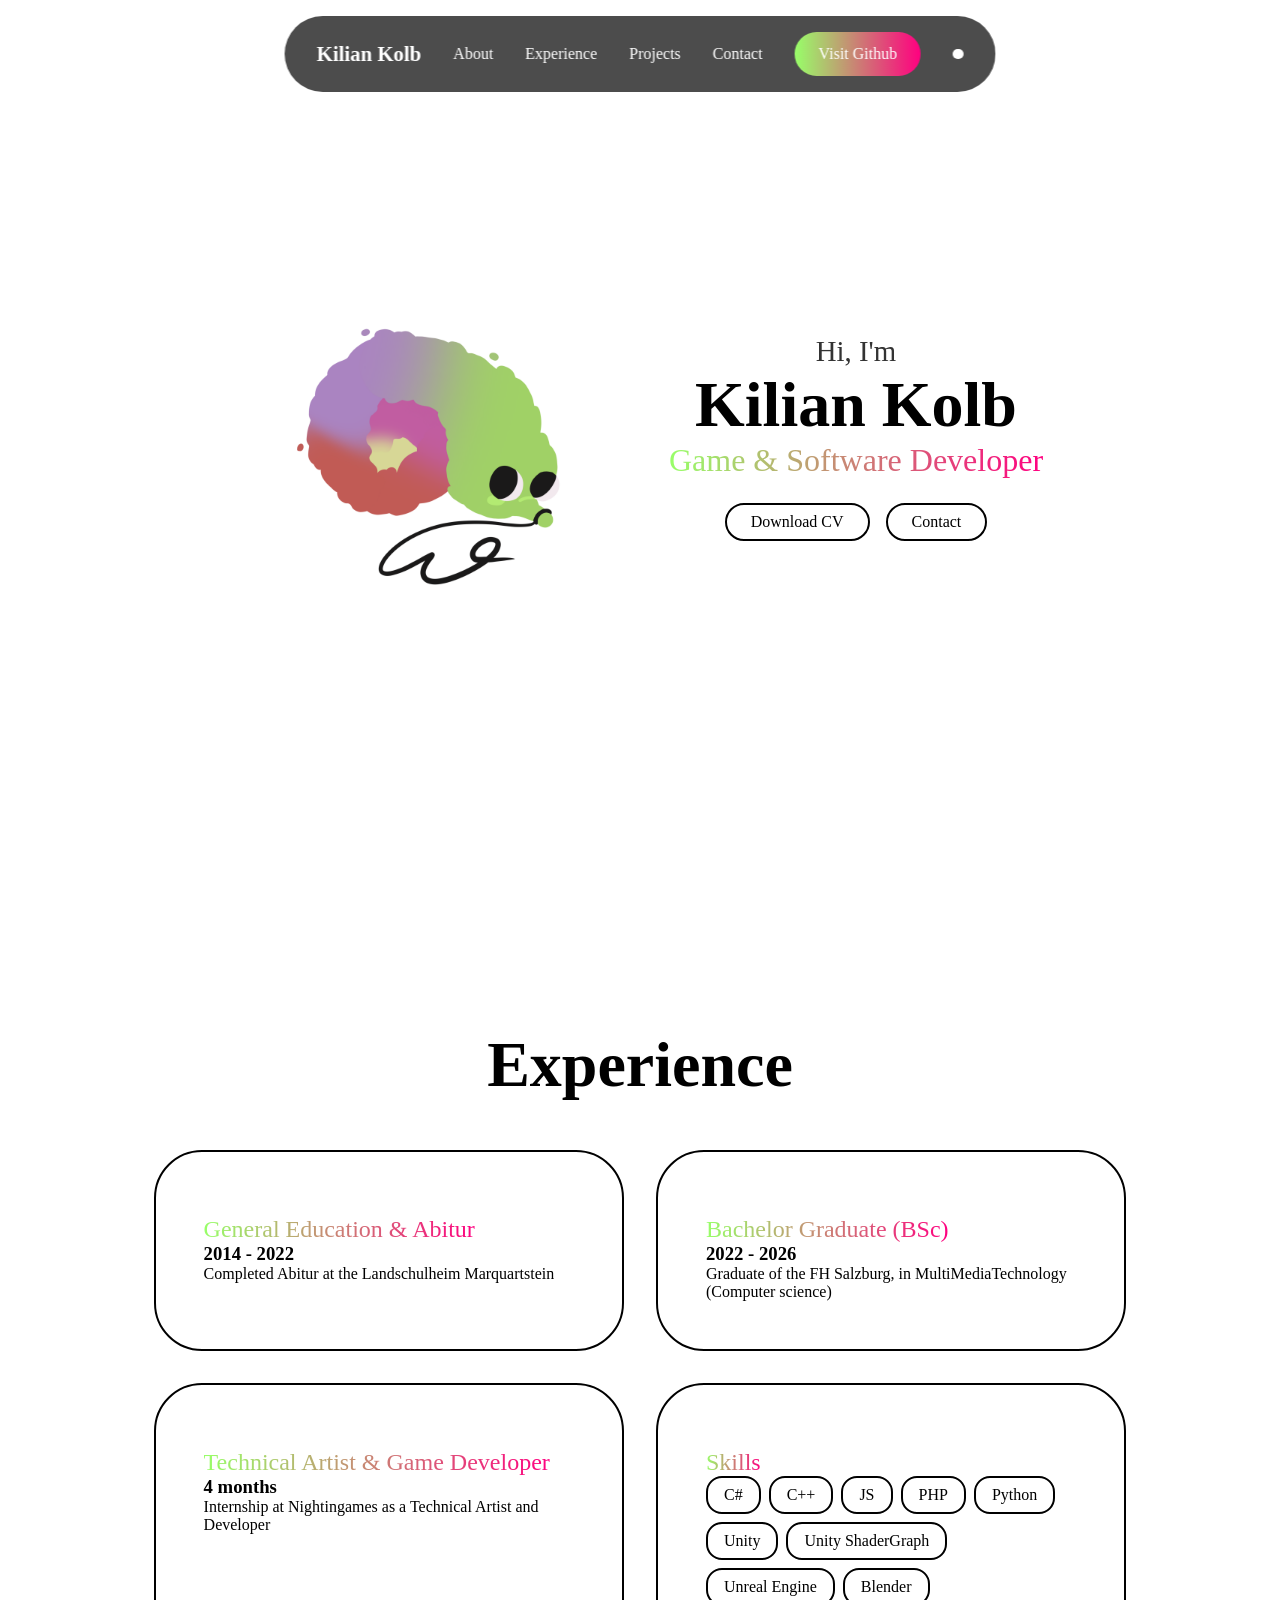
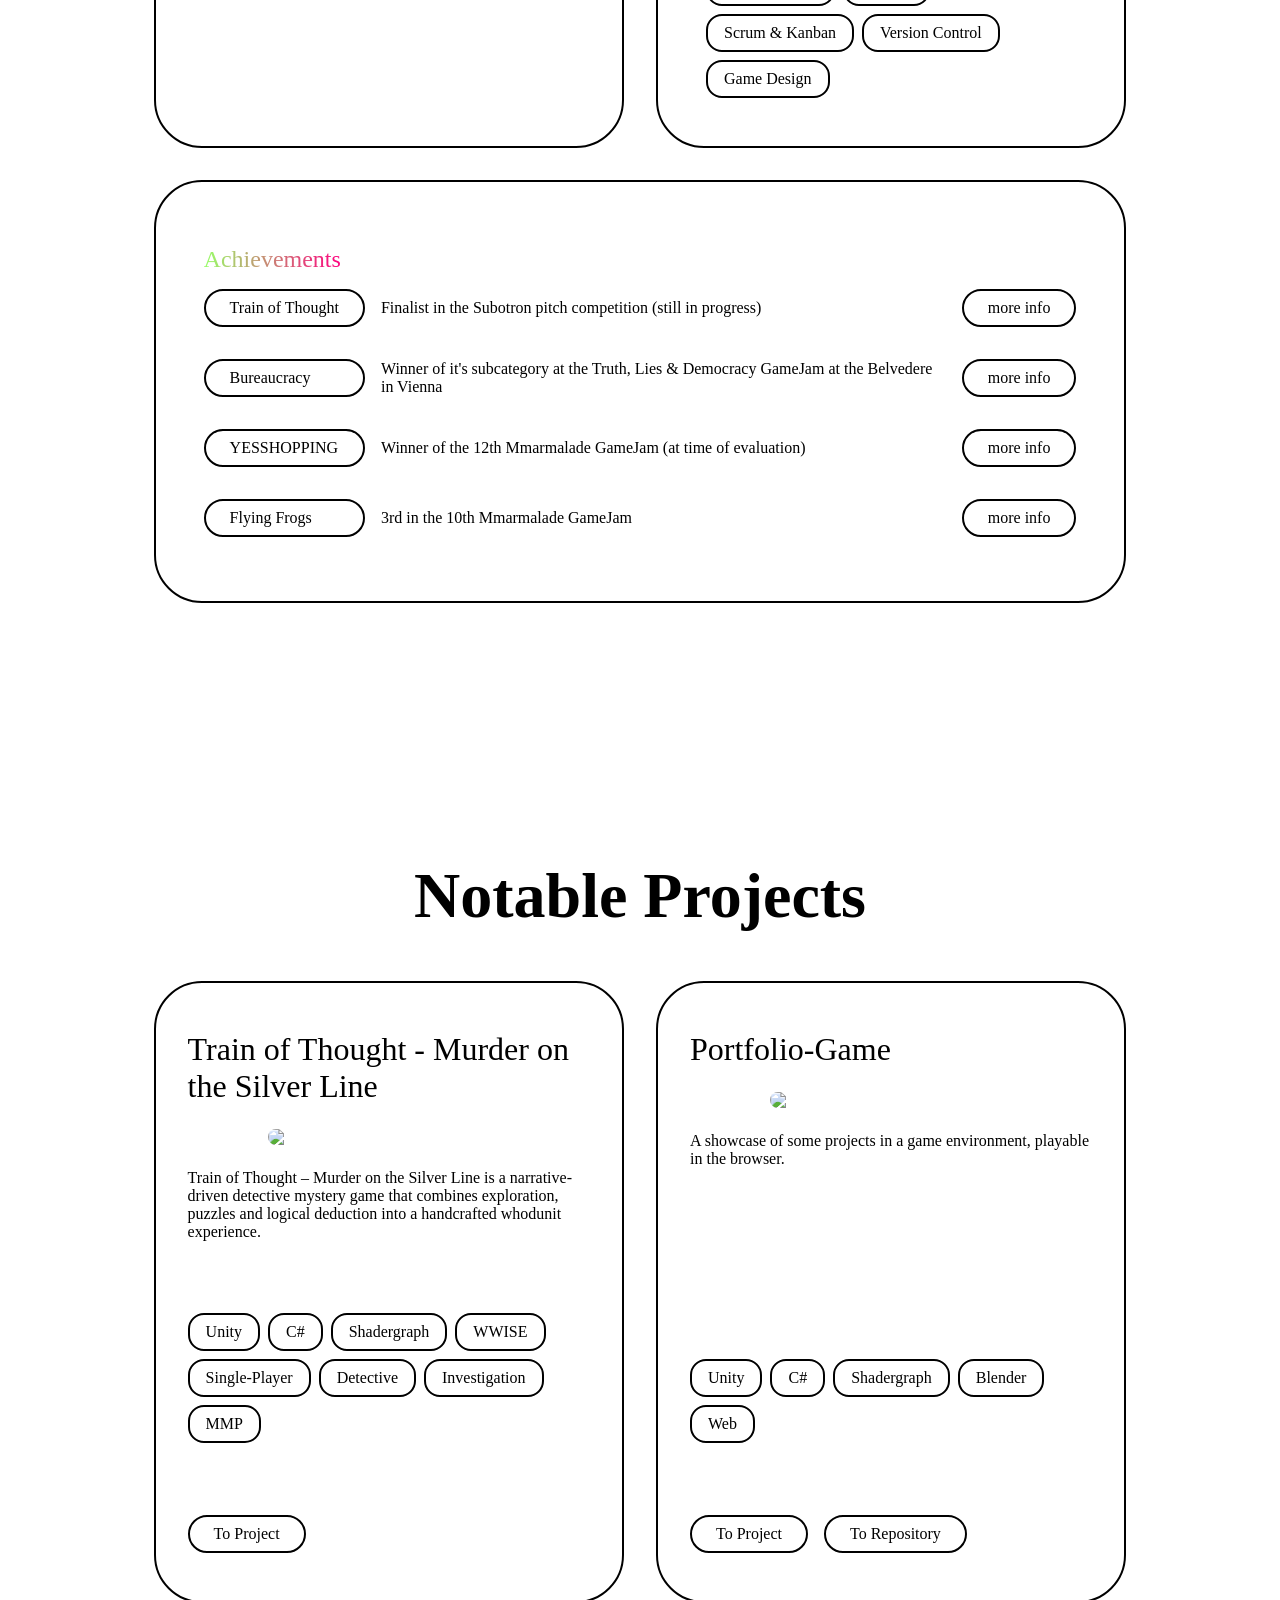
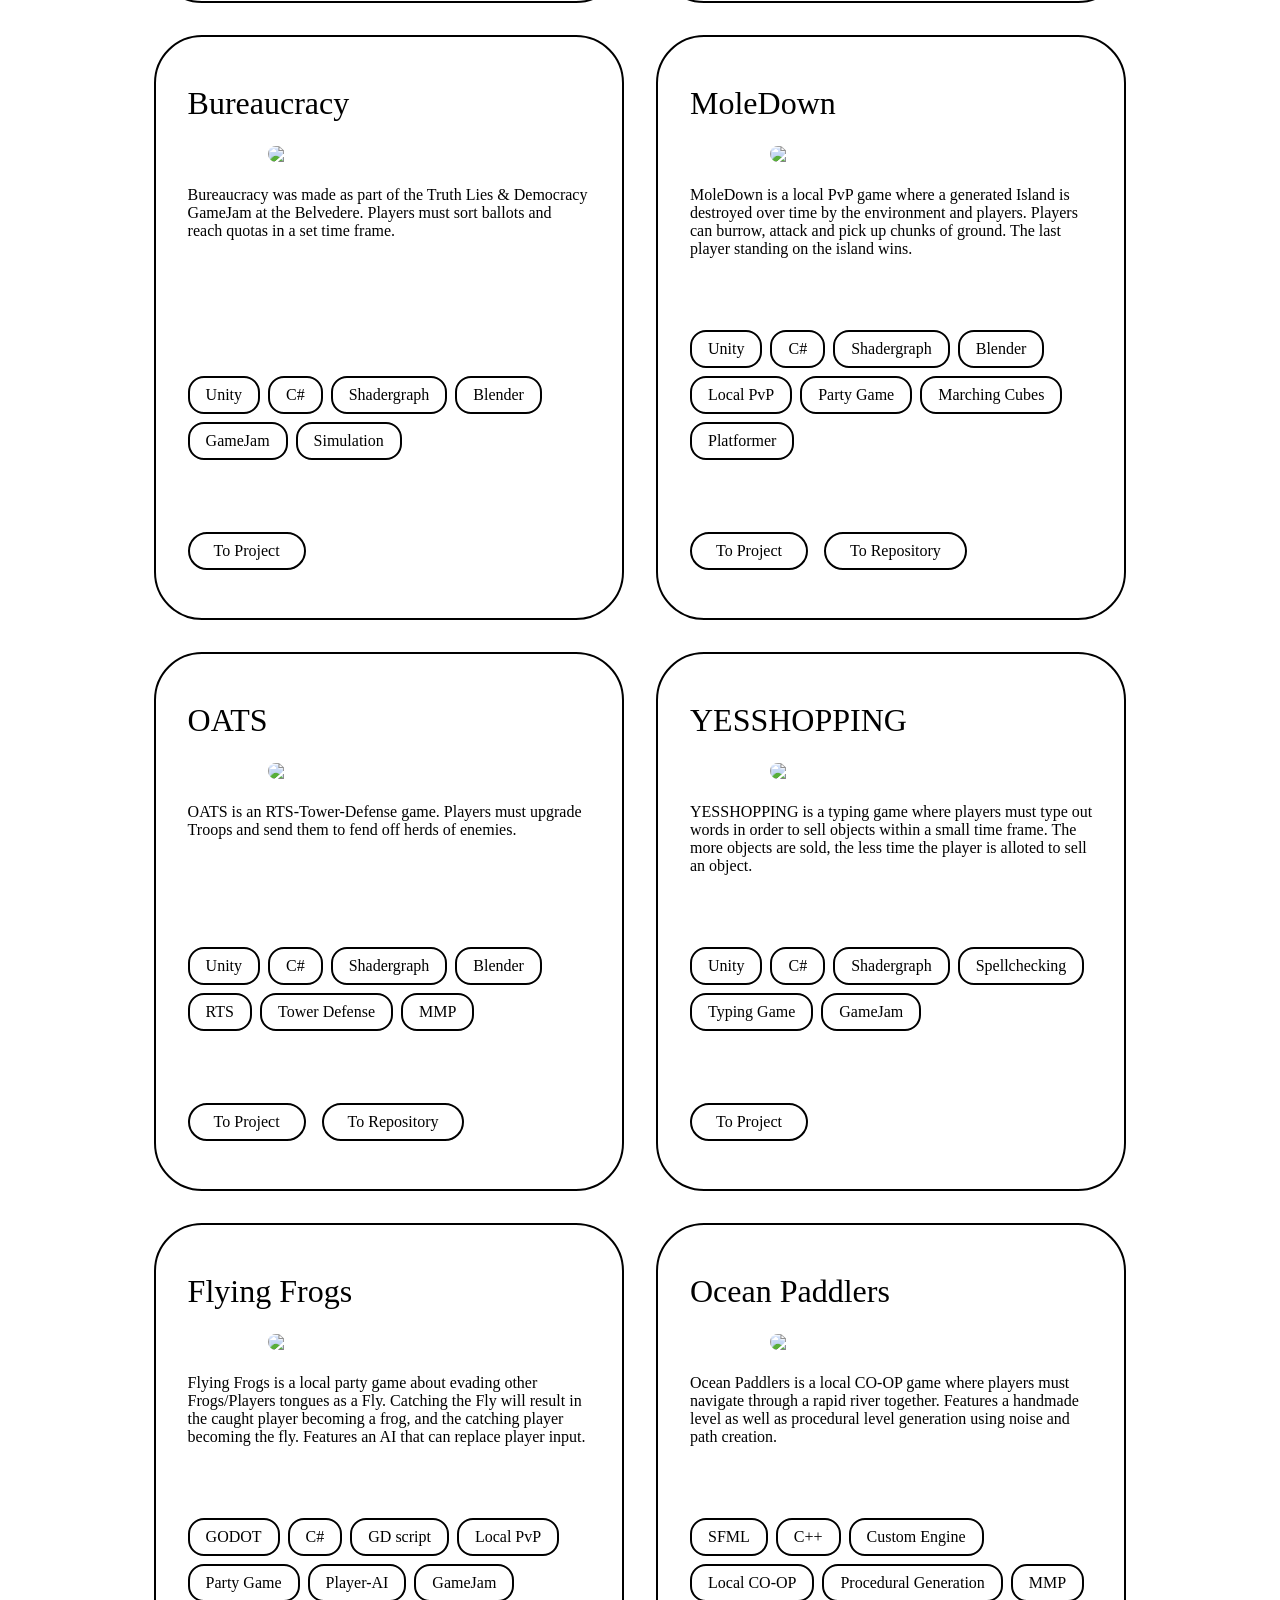
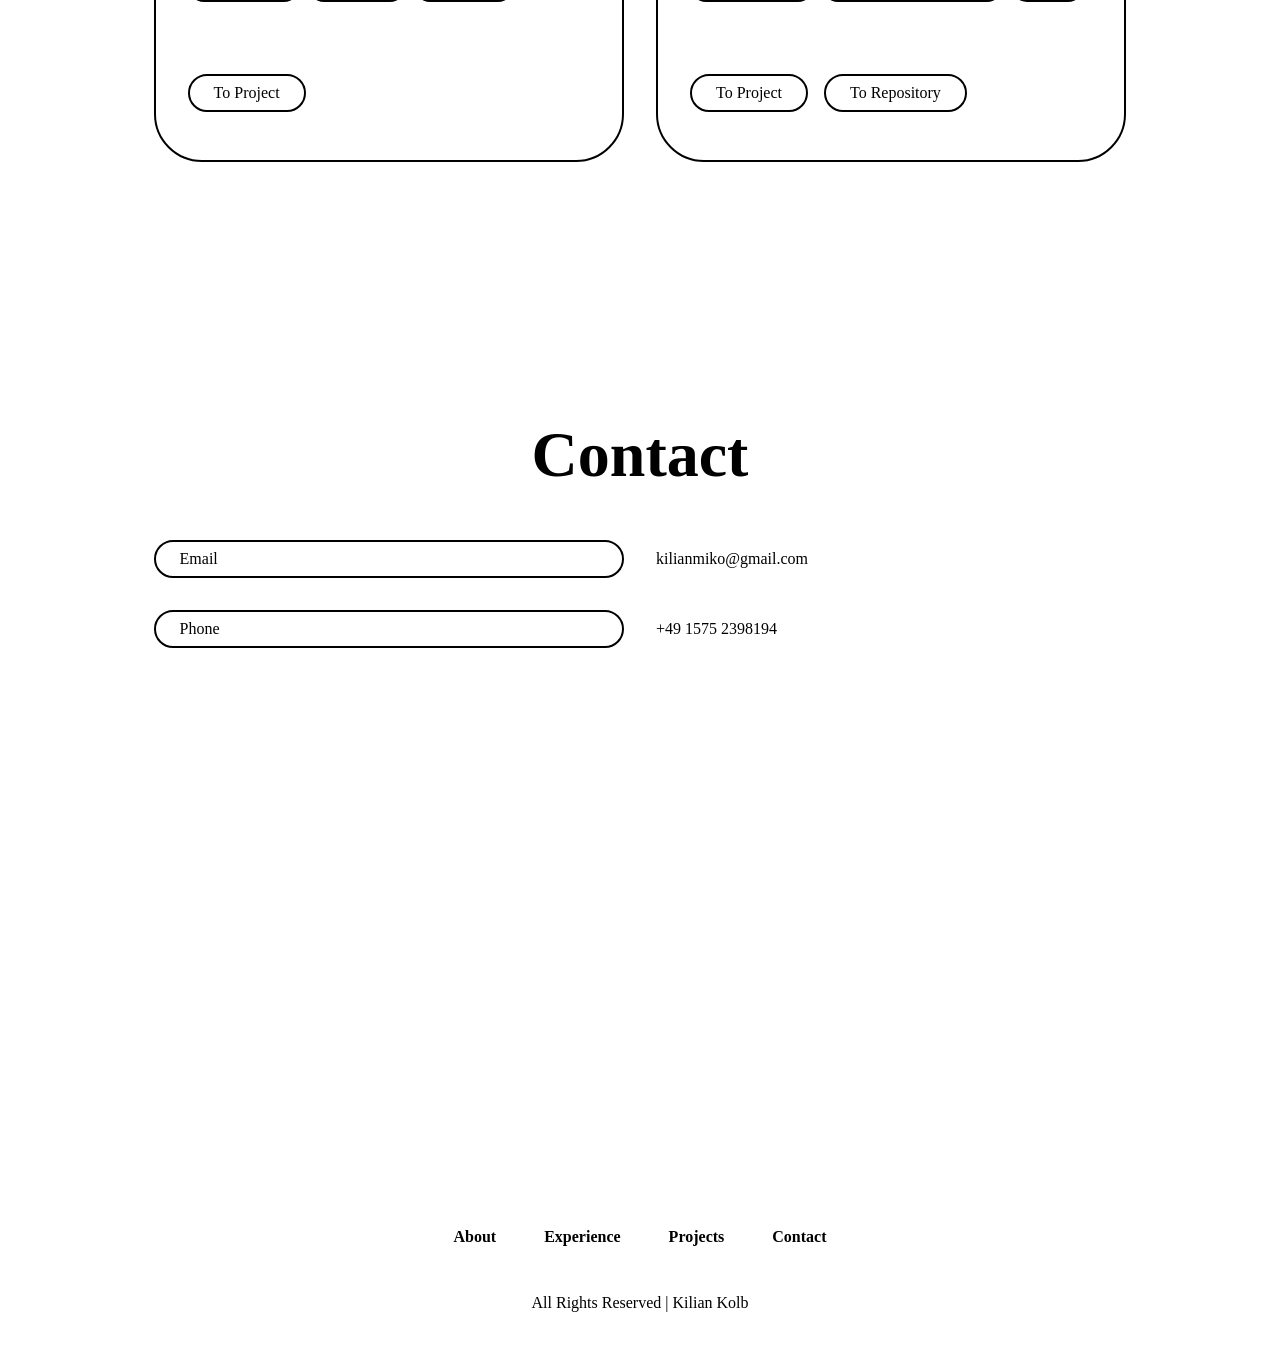
==== index.html @ 1864b7bd "feat: created current section detection" ====
<!DOCTYPE html>
<html lang = "en">
    <head>
        <meta charset="UTF-8">
        <meta name = "viewport"
        content =  "width=device-width,initial-scale=1.0">
        <title>Portfolio Kilian Kolb</title>
        <link rel = "stylesheet" href="style.css">
        <link rel = "stylesheet" href="https://cdnjs.cloudflare.com/ajax/libs/font-awesome/7.3.1/css/all.min.css">
        <script type="importmap">
          {
            "imports": {
              "three": "https://unpkg.com/three@0.161.0/build/three.module.js",
              "three/addons/": "https://unpkg.com/three@0.161.0/examples/jsm/"
            }
          }
        </script>
    </head>
 
    <body>

    <header class = "header">
        <a href ="#" class = "logo"><span>Kilian Kolb</span></a>
        <ul class="nav-links">
            <li>
                <a href = "#about">About</a>
            </li>
            <li>
                <a href = "#experience">Experience</a>
            </li>
            <li>
                <a href = "#projects">Projects</a>
            </li>
            <li>
                <a href = "#contact">Contact</a>
            </li>
        </ul>   
        <i class="fa-solid fa-bars" id = "menu-icon"></i>   
        <button class ="visit-btn" onclick="window.location='https://github.com/Wahoza';">Visit Github</button> 
        <button id = "theme-switch-btn" class ="btn btn--theme-switch-btn">
            <i class="fa-regular fa-moon" id = "moon-ico"></i>
            <i class="fa-regular fa-sun" id = "sun-ico"></i></button>  
    </header>

    <canvas class = "background-effects" id = "background-effects"></canvas>
    <script type = "module" src = "/BackgroundEffect/main.js" defer></script>

    <script src = "darkmodeSwitch.js" defer></script>

    <section id="about" class="about">
        <div class = "about-container"> 
            <img src = "images/LogoImg.png" alt="my logo :D">   
            <div class = "info-box">
                <div class = "text">
                    <h3>Hi, I'm</h3>
                    <h1>Kilian Kolb</h1>
                    <span>Game & Software Developer</span>
                </div>  
                <div class = "btn-group">
                    <a href="files/KilianKolb_CV2026.pdf" download="KilianKolb_CV2026.pdf"><div class = "btn">Download CV</div></a>
                    <div class = "btn" onclick="window.location = '#contact';">Contact</div>
                </div>  
                <div class = socials>
                    <a href = https://github.com/Wahoza><i class="fa-brands fa-github"></i></a>
                    <a href = https://www.instagram.com/wahoza_v2><i class="fa-brands fa-instagram"></i></a>
                    <a href = https://www.linkedin.com/in/kilian-kolb-1b187b2a0><i class="fa-brands fa-linkedin-in"></i></a>
                    <a href = https://wahoza.itch.io><i class="fa-brands fa-itch-io"></i></a>
                </div>
            </div>

        </div>
    </section>  
    <section id ="experience" class="experience">
        <h2 class="section-title">Experience</h2>
        <div class="experience-info"> <grid id = "experience-holder" class = "experience-grid"></grid> </div>
    </section>

    <script src = "loadExperience.js"></script>

    <section id = "projects" class="projects">
        <h2 class="section-title">Notable Projects</h2>
        <div id ="projects-grid" class = "projects-grid"></div>
    </section>

    <script src = "loadProjects.js"></script>

    <section class = "contact" id = "contact">
        <h2 class="section-title">Contact</h2>
        <div class = "contact-grid">
            <div><a href="mailto:kilianmiko@gmail.com" class = "btn btn--contact">Email&nbsp;<i class="fa-regular fa-envelope"></i></a></div>
            <div>kilianmiko@gmail.com</div>
            <div><a href="tel:+4915752398194" class = "btn btn--contact">Phone&nbsp;<i class="fa-solid fa-phone"></i></a></div>
            <div>+49 1575 2398194</div>  
        </div>
    </section>

    <script src = "burgerMenu.js"></script>

    <footer>
        <ul>
            <li>
                <a href = "#about">About</a>
            </li>
            <li>
                <a href = "#experience">Experience</a>
            </li>
            <li>
                <a href = "#projects">Projects</a>
            </li>
            <li>
                <a href = "#contact">Contact</a>
            </li>
        </ul>
        <p class = "copyright">All Rights Reserved | Kilian Kolb</p>
    </footer>
    </body>
</html>
---- style.css ----
*{
    margin: 0;
    padding: 0;
    box-sizing: border-box;
    font-family: "Trebuchet MS";
    text-decoration: none;
    scroll-behavior: smooth;
    list-style: none;

    --visit-color-a: rgb(152, 255, 105);
    --visit-color-b: rgb(255, 0, 128);
    --visit-gradient: linear-gradient(to right,var(--visit-color-a), var(--visit-color-b));
    --visit-gradient-reversed: linear-gradient(to right,var(--visit-color-b), var(--visit-color-a));


}
:root{
    --color-text-base: black;
    --color-text-inv: white;

    --color-border-base: black;
    --color-border-inv: white;

    --color-background-base: white;
    --color-background-inv: black;

    --color-button-white: white;
    --color-background-transparent: rgba(0, 0, 0, 0.7);

    color: var(--color-text-base);
    background-color: var(--color-background-base);
}
.darkmode{
    --color-text-base: white;
    --color-text-inv: black;

    --color-border-base: white;
    --color-border-inv: black;

    --color-background-base: black;
    --color-background-inv: white;

    --color-background-transparent: rgba(255, 255, 255, 0.7);
    
    color: var(--color-text-base);
    background-color: var(--color-background-base);
}

.background-effects{
    position: fixed;
    left: 0;
    top: 0;
    z-index:0;
}
#sun-ico{
    display: none;
}

.darkmode #moon-ico{
    display: none;
}
.darkmode #sun-ico{
    display: contents;
}

header{
    position: fixed;
    top: 1rem;
    left: 50%;
    transform: translateX(-50%);
    display: flex;
    align-items: center;
    justify-content: center;
    gap: 5rem;
    background-color: var(--color-background-transparent);
    backdrop-filter: blur(8px);
    color: var(--color-text-inv);
    padding: 0.5rem 1.5rem;
    border-radius: 3rem;
    z-index: 1000;
}
.btn
{
    background-color: var(--color-background-base);
}
.logo{
    color: var(--color-text-inv);
    font-size: 1.3rem;
    font-weight: 600;
    text-wrap: nowrap;
    transition: 0.3s ease-in-out;
}

.logo:hover{
    transform: scale(1.1);
}

.nav-links{
    display: flex;
    gap: 2rem;
}

li a{
    position: relative;
    color: var(--color-text-inv);
    font-weight: 300;
}

li a::before{
    position: absolute;
    content: '';
    width: 0;
    left:0;
    height: 5px;
    top: 25px;
    border-radius: 1rem;
    transition: 0.3s ease-in-out;
    background: var(--visit-gradient);
}

li a:hover::before{
    width: 100%;
}

.visit-btn{
    background-size: 100%;
    padding: 0.8rem 1.5rem;
    border-radius: 3rem;
    border: none;
    font-weight: 500;
    font-size: 1rem;
    color: var(--color-button-white);
    cursor: pointer;
    text-wrap: nowrap;
    background: var(--visit-gradient);

    display: inline-block;
    position: relative;

    z-index: 100;

    &::before{
        border-radius: inherit;
        background: var(--visit-gradient-reversed);
        content: '';    
        height: 100%;
        position: absolute;
        top: 0; left: 0;
        opacity: 100;
        width: 100%;
        z-index: -100;
        opacity: 0;
        transition: opacity 0.45s ease-in-out;
    }

    &:hover {
        &:before {
            opacity: 1;
        }
    }
}

#menu-icon{
    font-size: 2rem;
    display: none;
}

section{
    min-height: 100vh;
    padding: 8rem 12%;
    width: 100%;
    position: relative;
}
.about{
    display: flex;
    align-items: center;
    justify-content: center;
}
.about .about-container{
    display: flex;
    align-items: center;
    justify-content: center;
    gap: 10rem;
}

.about img{
    width: 30vw;
    border-radius: 50%;
}
.info-box{
    display:flex;
    flex-direction: column;
    text-align: center;
    align-items: center;
    justify-content: center;
    gap: 1.5rem;
    color: var(--color-text-base);
}
.info-box h3{
    font-size: 1.8rem;
    font-weight: 500;
    opacity: 0.8;
}
.info-box h1{
    font-size: 4rem;
    font-weight: 600;
}
.info-box span{
    background: var(--visit-gradient);
    background-clip: text;
    color:transparent;
    font-size: 2rem;
    text-wrap: nowrap;
}
.btn-group{
    display: flex;
    gap: 1rem;
}
.btn{
    border-radius: 3rem;
    padding: 0.5rem 1.5rem;
    border: 2px solid var(--color-border-base);
    cursor: pointer;
    font-weight: 500;
    text-wrap: nowrap;
    transition: 0.2s ease-in-out;
    color: var(--color-text-base);

}
.btn--theme-switch-btn
{
    border-radius: 50%;
    padding: 0.2rem 0.2rem;
    font-weight: 700;
    font-size: large;
    border-color: transparent;
}
.btn:hover{
    background-color: var(--color-background-inv);
    color: var(--color-text-inv);
}

.socials{
    display: flex;
    gap: 2rem;
}

.socials i{
    font-size: 2.5rem;
    cursor: pointer;
    transition: 0.2 ease-in-out;
    display: block;
}
.socials i:hover{
    transform: scale(1.1);
    fill-rule: nonzero;
}
.socials a{
    color: var(--color-text-base);
}


.section-title{
    text-align: center;
    font-size: 4rem;
    font-weight: 600;
    margin-bottom: 3rem;
}
.experience-info{
    align-items: center;
    justify-content: center;
    display: block;
}
.experience-grid{
    display: grid;
    gap: 2rem;
    grid-template-columns: repeat(auto-fit, minmax(min(100% , max(300px, 50%/ 1.2)), 1fr));
}
.grid-card{
    border: 2px solid var(--color-border-base);
    border-radius: 3rem;
    padding: 3rem;
    display: flex;
    flex-direction: column;
    align-items: baseline;
    justify-content: left;
    cursor: pointer;
    transition: 0.2s ease-in-out;
    justify-self: center;
    width: 100%;
    height: 100%;
    background-color: var(--color-background-base);
}
.grid-card:hover{
    transform: scale(1.02);
    background-color: var(--color-background-inv);
    color: var(--color-text-inv);
}
.grid-card:hover .btn{
    color: var(--color-text-inv);
    border-color: var(--color-border-inv);
    background-color: var(--color-background-inv);
}
.grid-card:hover .btn:hover{
    color: var(--color-text);
    background-color: var(--color-background-base);
}
.grid-card a{
    color: var(--color-text-base);
}
.grid-card i{
    font-size: 1.5rem;
    margin-bottom: 1rem;
}
.grid-card span{
    font-size: 1.5rem;
    font-weight: 500;
    background: var(--visit-gradient);
    background-clip: text;
    color: transparent;
}

.experience-tag
{
    padding: 0.5rem 1rem;
    text-wrap: nowrap;
    flex-direction: row;
    justify-content: center;
    text-align: center;
    gap: 1rem;
    border: 2px solid var(--color-border-base);
    
    border-radius: 1rem;
} 
.grid-card:hover .experience-tag
{
    border: 2px solid var(--color-border-inv);
}
.grid-card--achievement
{
    grid-column: span 2;
}
.achievement-grid{
    display: grid;
    grid-template-columns: fit-content(20%)   1fr fit-content(20%);
    gap: 1rem;
    padding-bottom: 1rem;
    padding-top: 1rem;
    row-gap: 2rem;
    width: 100%;
}
.achievement-grid p{
    align-self: center;
}

::-webkit-scrollbar{
    width: 15px;
    background-color: var(--color-background-base);
}
::-webkit-scrollbar-track{
    background-color: rgb(219, 188, 221);
    border-radius: 10px;
}
::-webkit-scrollbar-thumb{
    background: linear-gradient(to bottom, var(--visit-color-a), var(--visit-color-b));
    border-radius: 10px;
}

.projects-grid{
    display: grid;
    grid-template-columns: repeat(auto-fit,minmax(400px, 1fr));
    gap: 2rem;
}

.projects-card{
    padding: 3rem 2rem;
    display: flex;
    flex-direction: column;
    align-items: baseline;
    justify-content: space-between;

    gap: 1.5rem;
    border: 2px solid var(--color-border-base);
    border-radius: 3rem;
    cursor: pointer;

    background-color: var(--color-background-base);
    color: var(--color-text-base);

    text-align: start;

    transition: 0.4s ease-in-out;
}
.projects-card:hover{
    transform: translate(-10px)scale(1.02);
    background-color: var(--color-background-inv);
    color: var(--color-text-inv);
}
.projects-card:hover .btn
{
    border: 2px solid var(--color-border-inv);
    background-color: var(--color-background-inv);
    color: var(--color-text-inv);
}

.projects-card:hover .btn:hover
{
    border: 2px solid var(--color-border-base);
    background-color: var(--color-background-base);
    color: var(--color-text-base);
}

.projects-card img{
    align-self: center;
    width: 60%;
    border-radius: 1rem;
}

.projects-card h3{
    font-size: 2rem;
    font-weight: 500;
    align-self: baseline;
}

.game-tag-grid{
    display: flex;
    flex-wrap: wrap;
    flex-direction: row;
    align-content: space-evenly;
    gap: 0.5rem;
}
.projects-card .game-tag-grid{
    padding: 3rem 0rem;

}
.projects-card p{
    flex-grow: 1;
}
.game-tag-grid .game-tag
{
    padding: 0.5rem 1rem;
    text-wrap: nowrap;
    flex-direction: row;
    justify-content: center;
    text-align: center;
    gap: 1rem;
    border: 2px solid var(--color-border-base);
    
    border-radius: 1rem;
}  

.projects-card:hover .game-tag
{
    background: var(--visit-gradient);
    border: 0px solid var(--color-border-base);
    padding: 0.6rem 1.1rem;
    color: var(--color-button-white);
}


footer{
    bottom: 0;
    left: 0;
    height: 10rem;
    width: 100%;
    display: flex;
    flex-direction: column;
    gap: 1rem;
    align-items: center;
    justify-content: center;   
}

footer ul{
    display: flex;
    align-items: center;
    gap: 3rem;
}
footer ul li a{
    color: var(--color-text-base);
    font-weight: 600;
}
.copyright{
    font-size: 300;
    margin-top: 2rem;
}

.contact-grid
{
    display: grid;
    grid-template-columns: 1fr 1fr;
    gap: 2rem;

    align-items: center;
}
.contact-grid .btn--contact{
    display: flex;
    justify-self: end;
}


@media(max-width: 1280px){
    header{
        padding: 1rem 2rem;
        gap: 2rem;
    }
    .about .about-container{
        gap: 3rem;
    }
}

@media(max-width:768px) {
    header
    {
        gap:1rem;
        padding: 1rem 1rem;
    }
    header .logo
    {
        font-size: 1rem;
    }
    header .visit-btn
    {
        display: none;
    }

    .about-container{
        flex-direction: column;
    }

    .about-container img{
        width: 70%;
    }

    .projects-grid{
        grid-template-columns: repeat(1, 100%);
    }
    .grid-card--achievement
    {        
        grid-column: span 1; 
    }
    .achievement-grid
    {
        grid-template-columns: repeat(1, 100%);
        row-gap: 1rem;
    }

    .achievement-grid > div:nth-child(3n){
        padding-bottom: 3rem;
        display: flex;
    }

    .achievement-grid > div:nth-last-child(1){
        padding-bottom: 1rem;
    }
}

@media(max-width: 600px){
    header #menu-icon
    {
        display: block;
    }
    .nav-links{
        position: absolute;
        top: 100%;
        margin-top: 1rem;
        width: 100%;
        padding: 1rem;
        color: var(--color-text-base);
        display: none;
        flex-direction: column;
        text-align: center;
        background-color: var(--color-background-transparent);
        border-radius: 3rem;
    }
    .nav-links li{
        margin-top: 1.5rem;
        padding: 0.7rem;
    }
    header{
        padding: 1rem 5rem;
        gap: 8rem;
    }
    header .logo{
        font-size: 1.7rem;
    }
    .nav-links.active{
        display: block;
    }
}

@media(max-width: 500px)
{
    header
    {
        gap: 1rem;
        padding: 0.5rem, 0.5rem;
    }
    footer ul
    {
        gap: 1rem;
    }
    .projects-card .btn-group
    {
        flex-direction: column;
    }
    .info-box span
    {
        text-wrap: wrap;
    }
    .socials{
        gap: 1rem;
    }

    .section-title{
        text-align: center;
        font-size: 3rem;
        font-weight: 500;
        margin-bottom: 3rem;
    }

}
@media(max-width: 400px)
{
    header{
        border-radius: 1.5rem;
        padding: 0.5rem, 0rem;
        gap: 1rem;
    }
    .contact-grid
    {
        display: flex;
        gap: 1rem;
        flex-direction: column;
    }

    .footer ul{
        gap: 0.2rem
    }

}
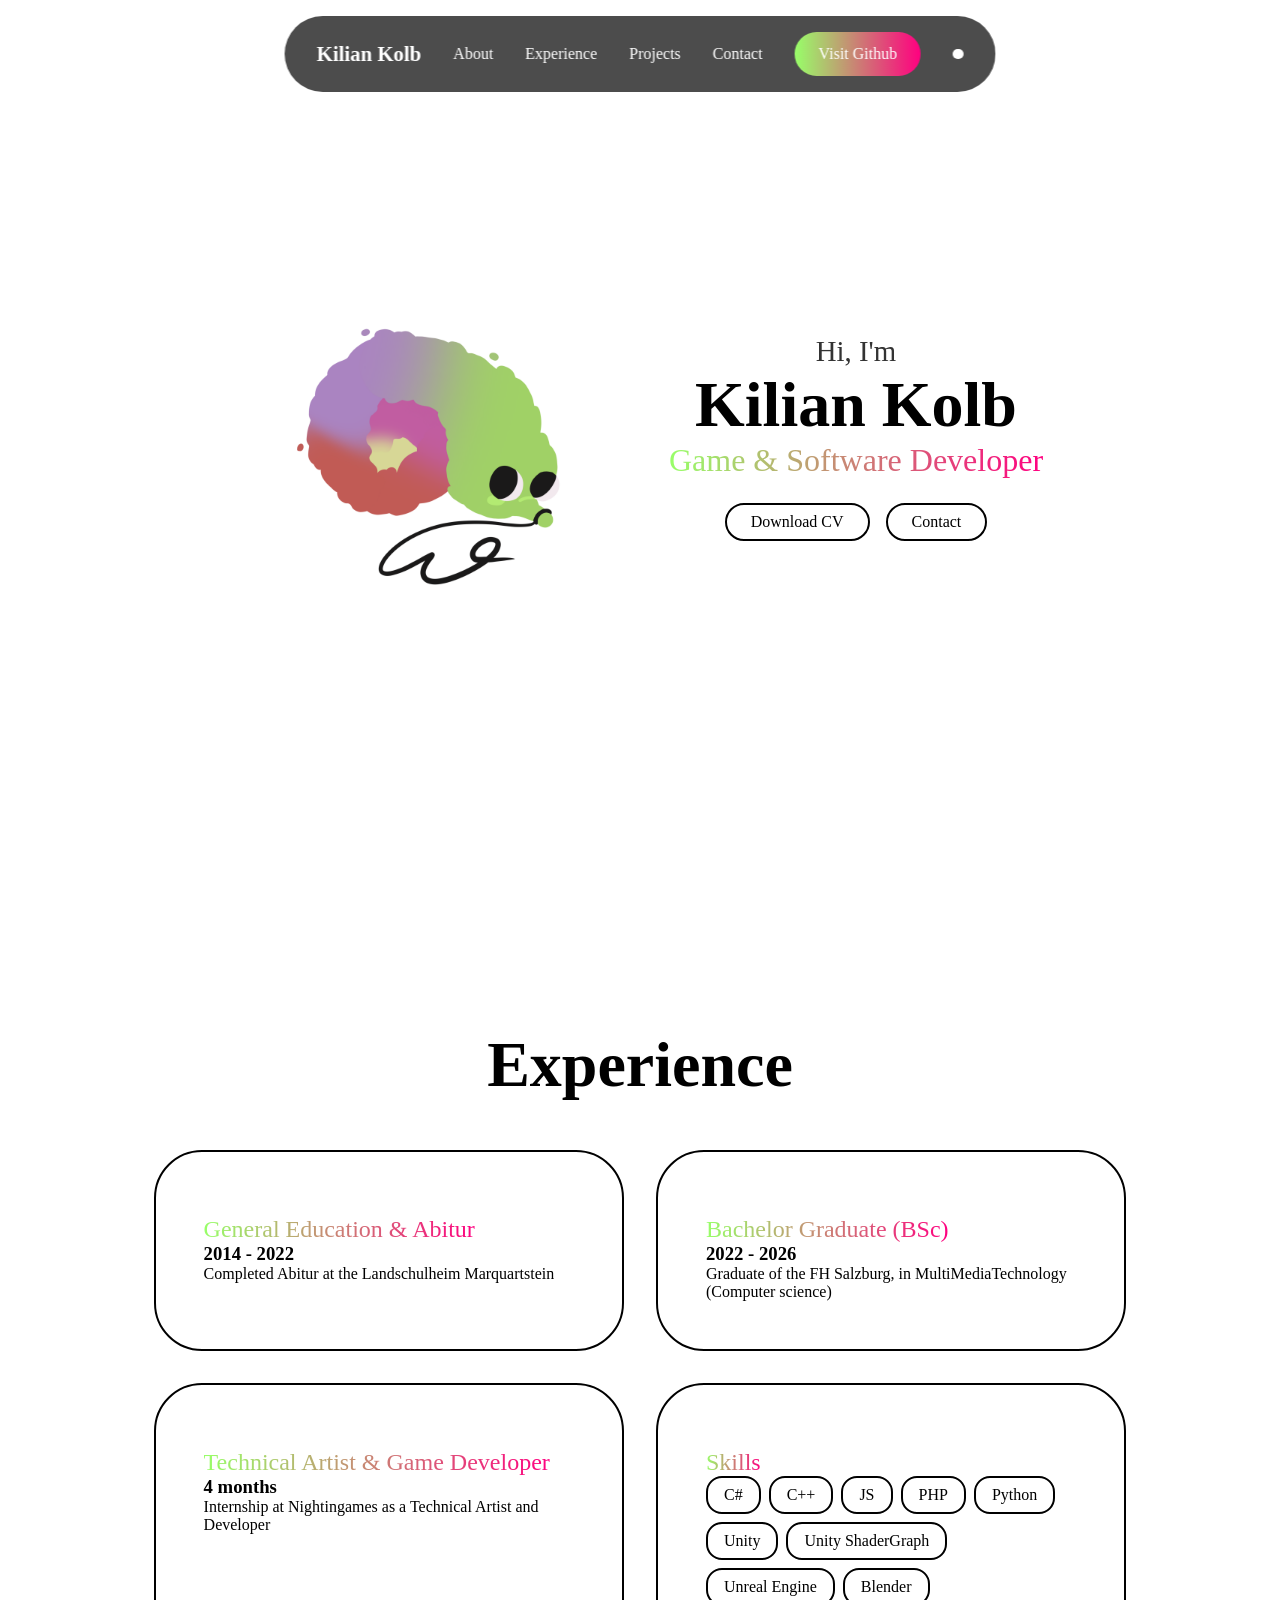
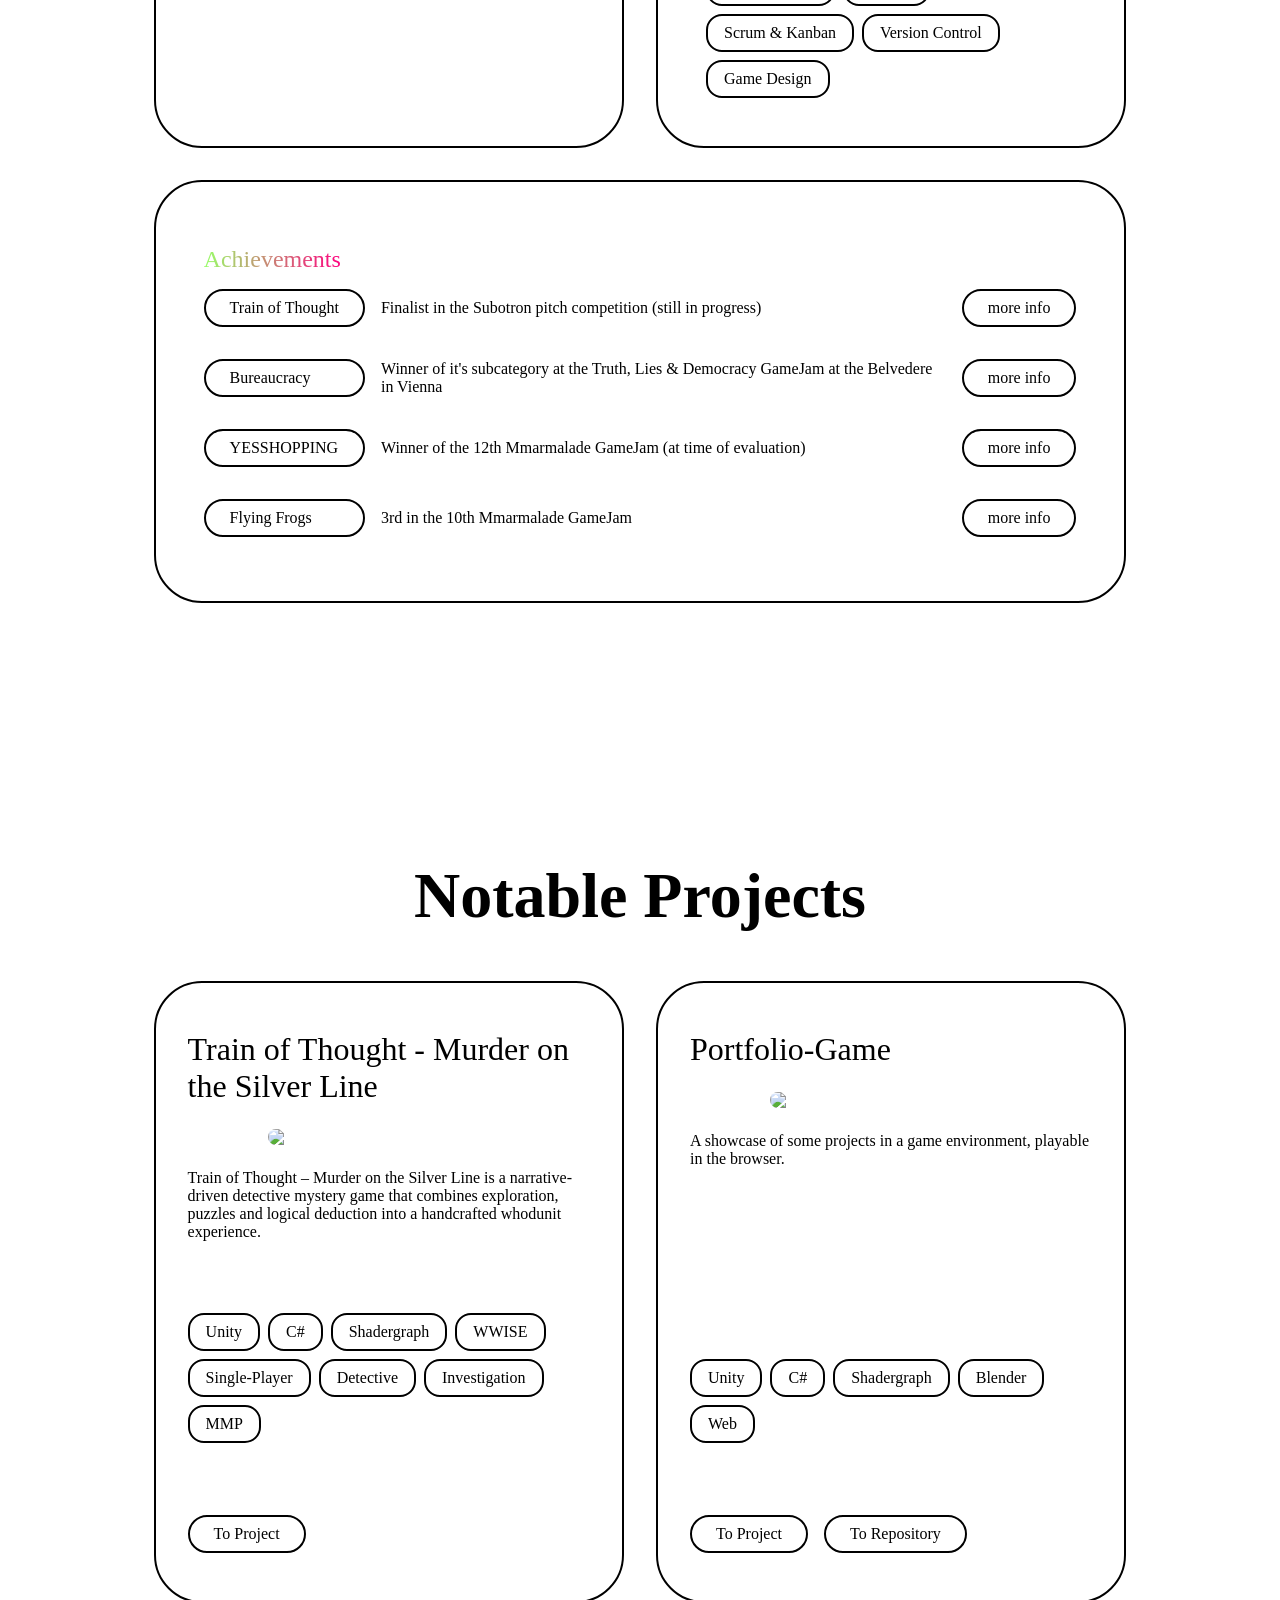
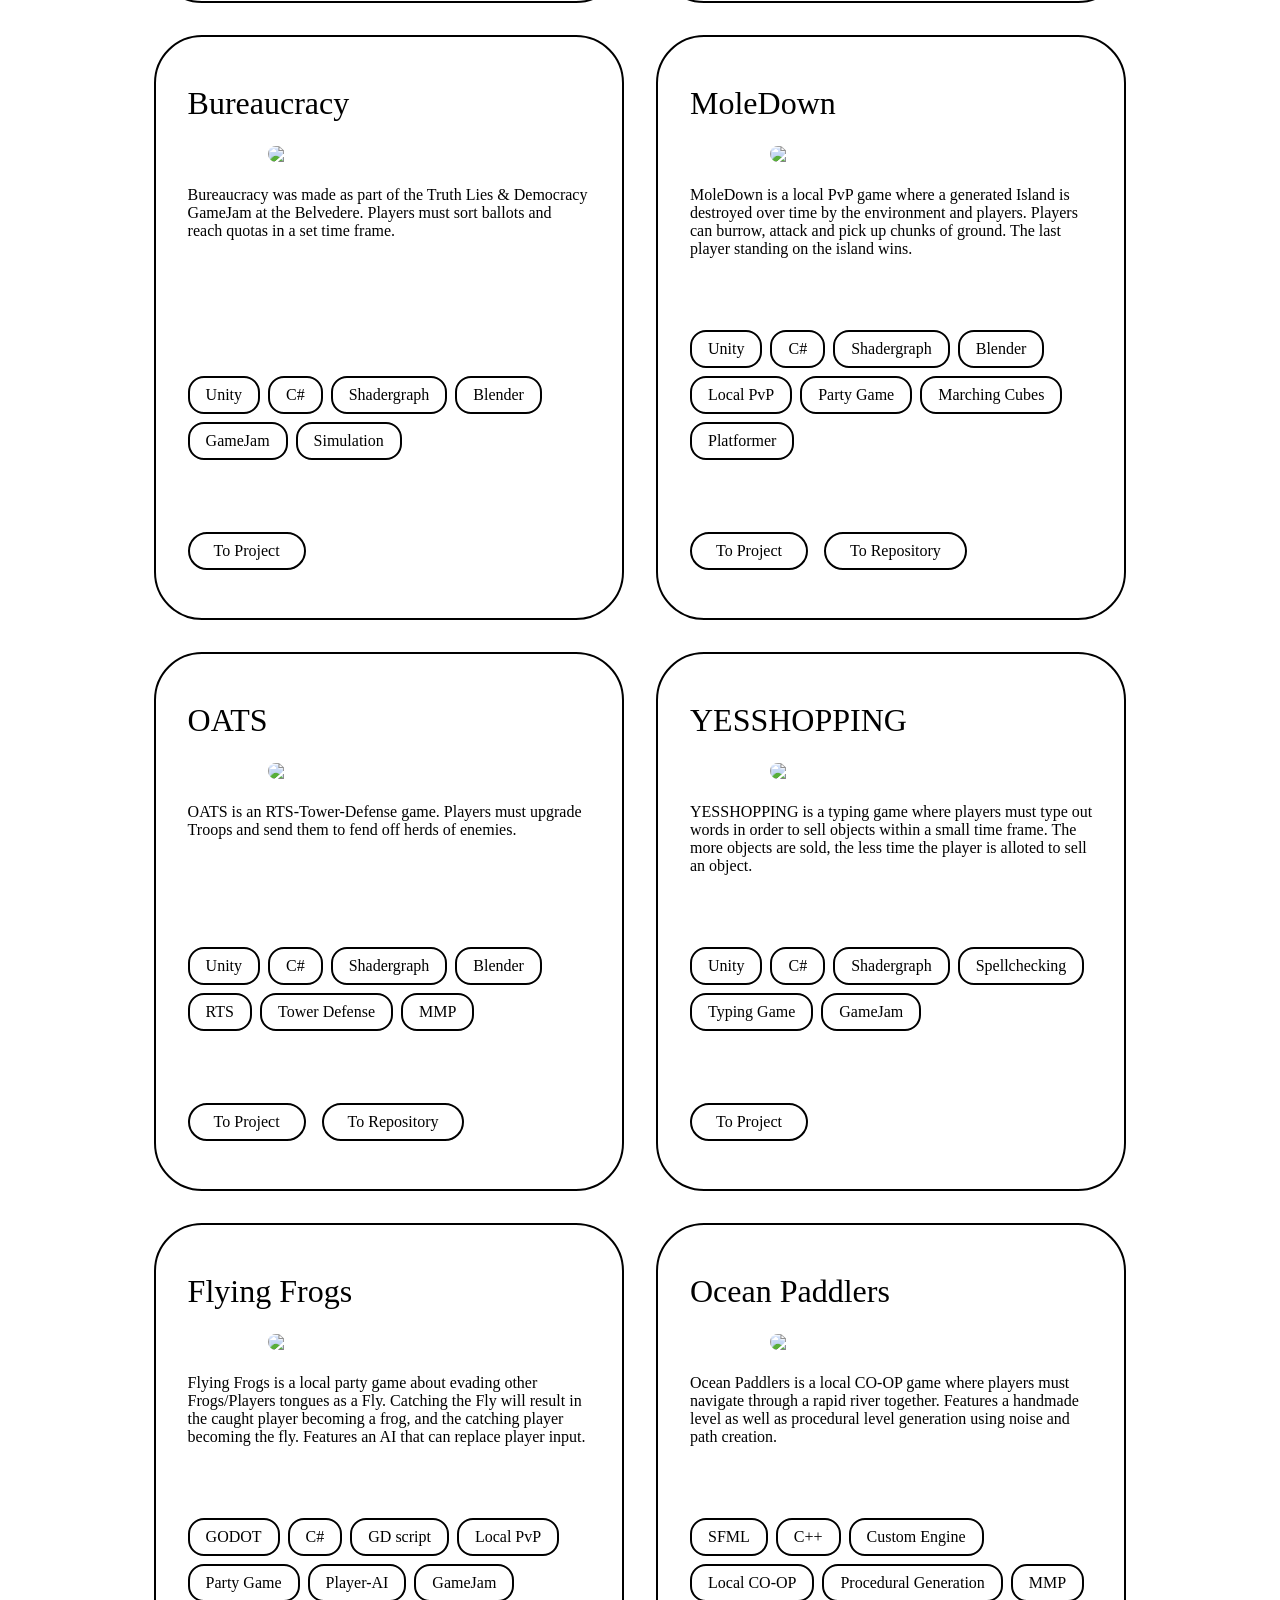
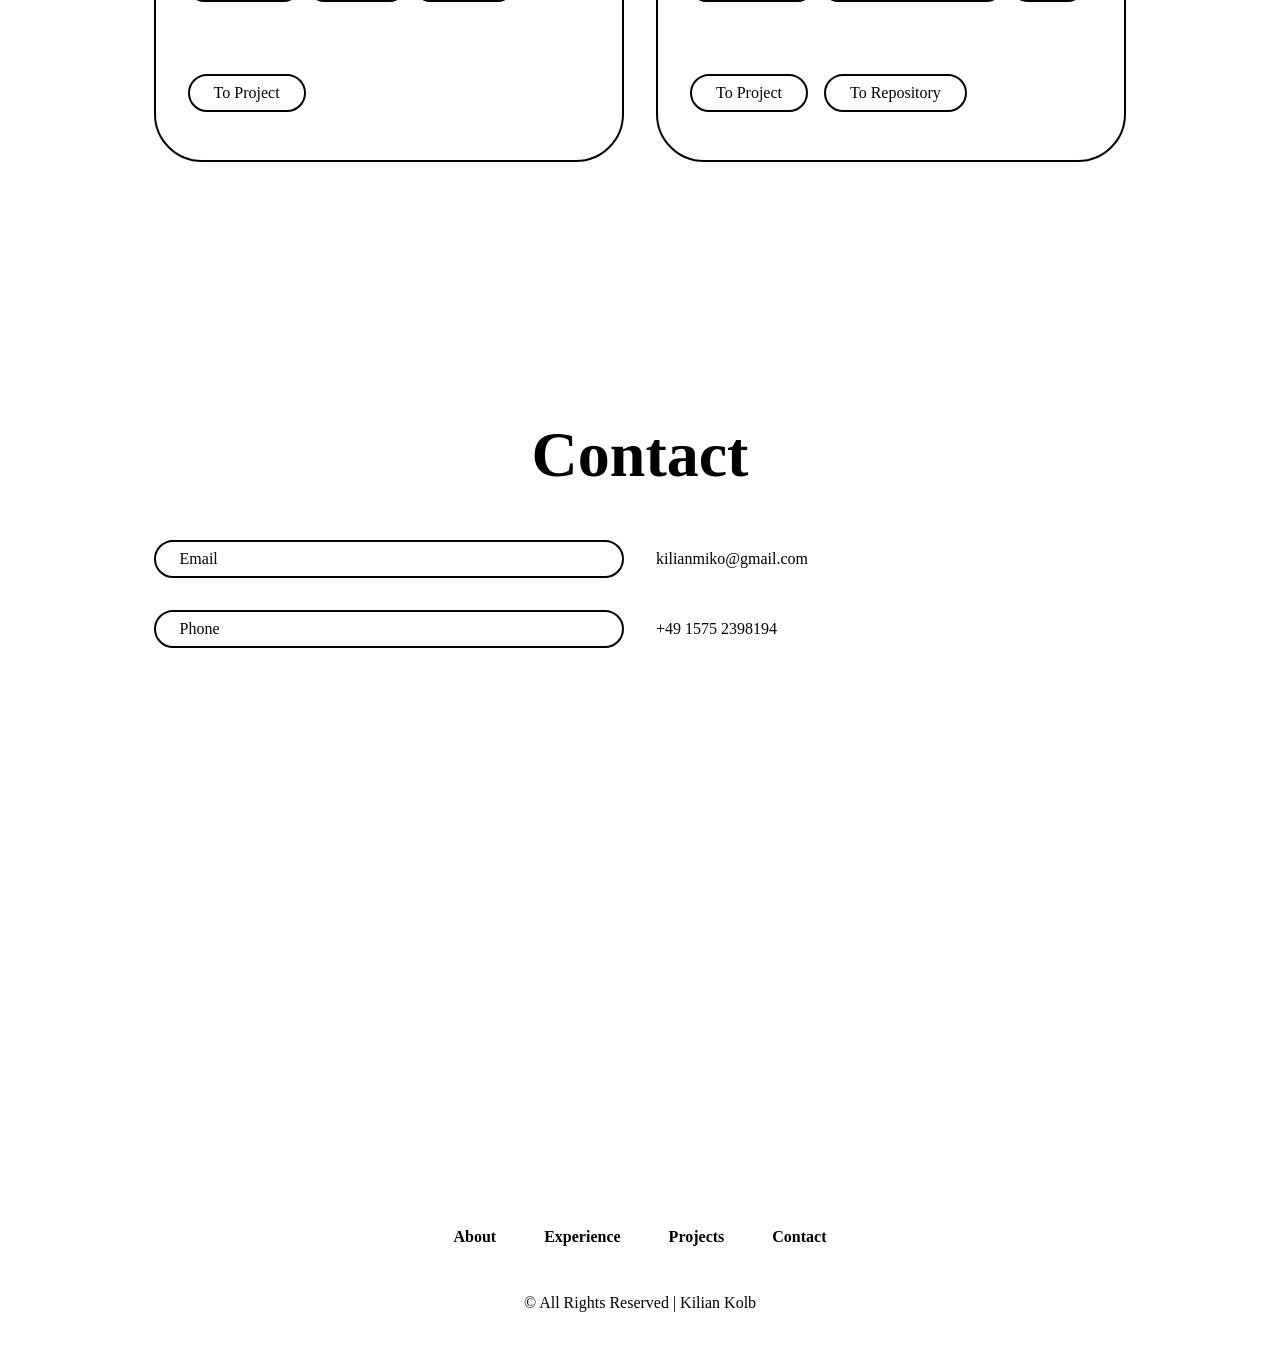
==== commit f13eb372: "fix: fixed z-ordering issue and html validity" ====
--- a/index.html
+++ b/index.html
@@ -17,7 +17,7 @@
         </script>
     </head>
  
-    <body>
+    <body class = "darkmode">
 
     <header class = "header">
         <a href ="#" class = "logo"><span>Kilian Kolb</span></a>
@@ -43,7 +43,7 @@
     </header>
 
     <canvas class = "background-effects" id = "background-effects"></canvas>
-    <script type = "module" src = "/BackgroundEffect/main.js" defer></script>
+    <script type = "module" src = "/BackgroundEffect/main.js"></script>
 
     <script src = "darkmodeSwitch.js" defer></script>
 
@@ -72,7 +72,7 @@
     </section>  
     <section id ="experience" class="experience">
         <h2 class="section-title">Experience</h2>
-        <div class="experience-info"> <grid id = "experience-holder" class = "experience-grid"></grid> </div>
+        <div class="experience-info"> <div id = "experience-holder" class = "experience-grid"></div> </div>
     </section>
 
     <script src = "loadExperience.js"></script>
@@ -111,7 +111,7 @@
                 <a href = "#contact">Contact</a>
             </li>
         </ul>
-        <p class = "copyright">All Rights Reserved | Kilian Kolb</p>
+        <p class = "copyright">© All Rights Reserved | Kilian Kolb</p>
     </footer>
     </body>
 </html>
--- a/style.css
+++ b/style.css
@@ -28,6 +28,9 @@
     --color-background-transparent: rgba(0, 0, 0, 0.7);
 
     color: var(--color-text-base);
+    background-color: var(--color-background-inv);
+}
+.lightmode{
     background-color: var(--color-background-base);
 }
 .darkmode{
@@ -479,9 +482,11 @@
     color: var(--color-text-base);
     font-weight: 600;
 }
+
 .copyright{
     font-size: 300;
     margin-top: 2rem;
+    z-index: 2;
 }
 
 .contact-grid
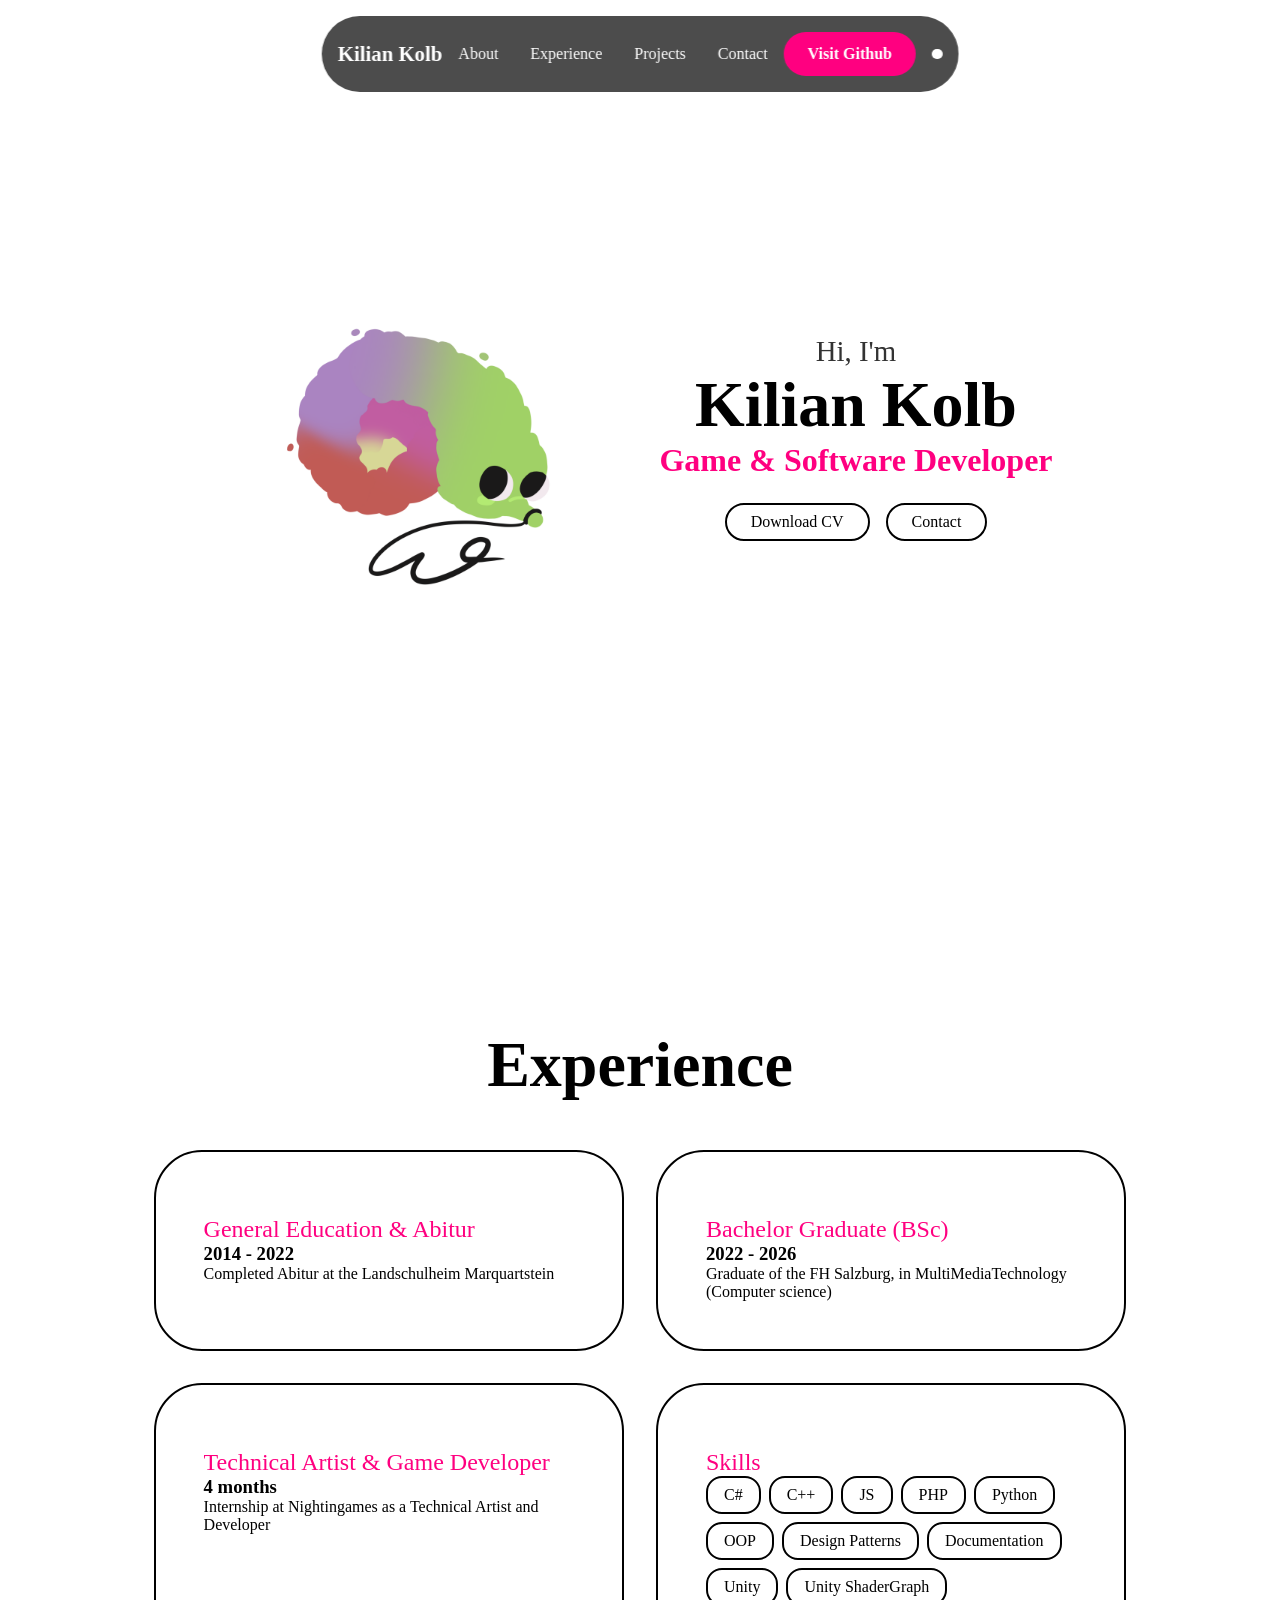
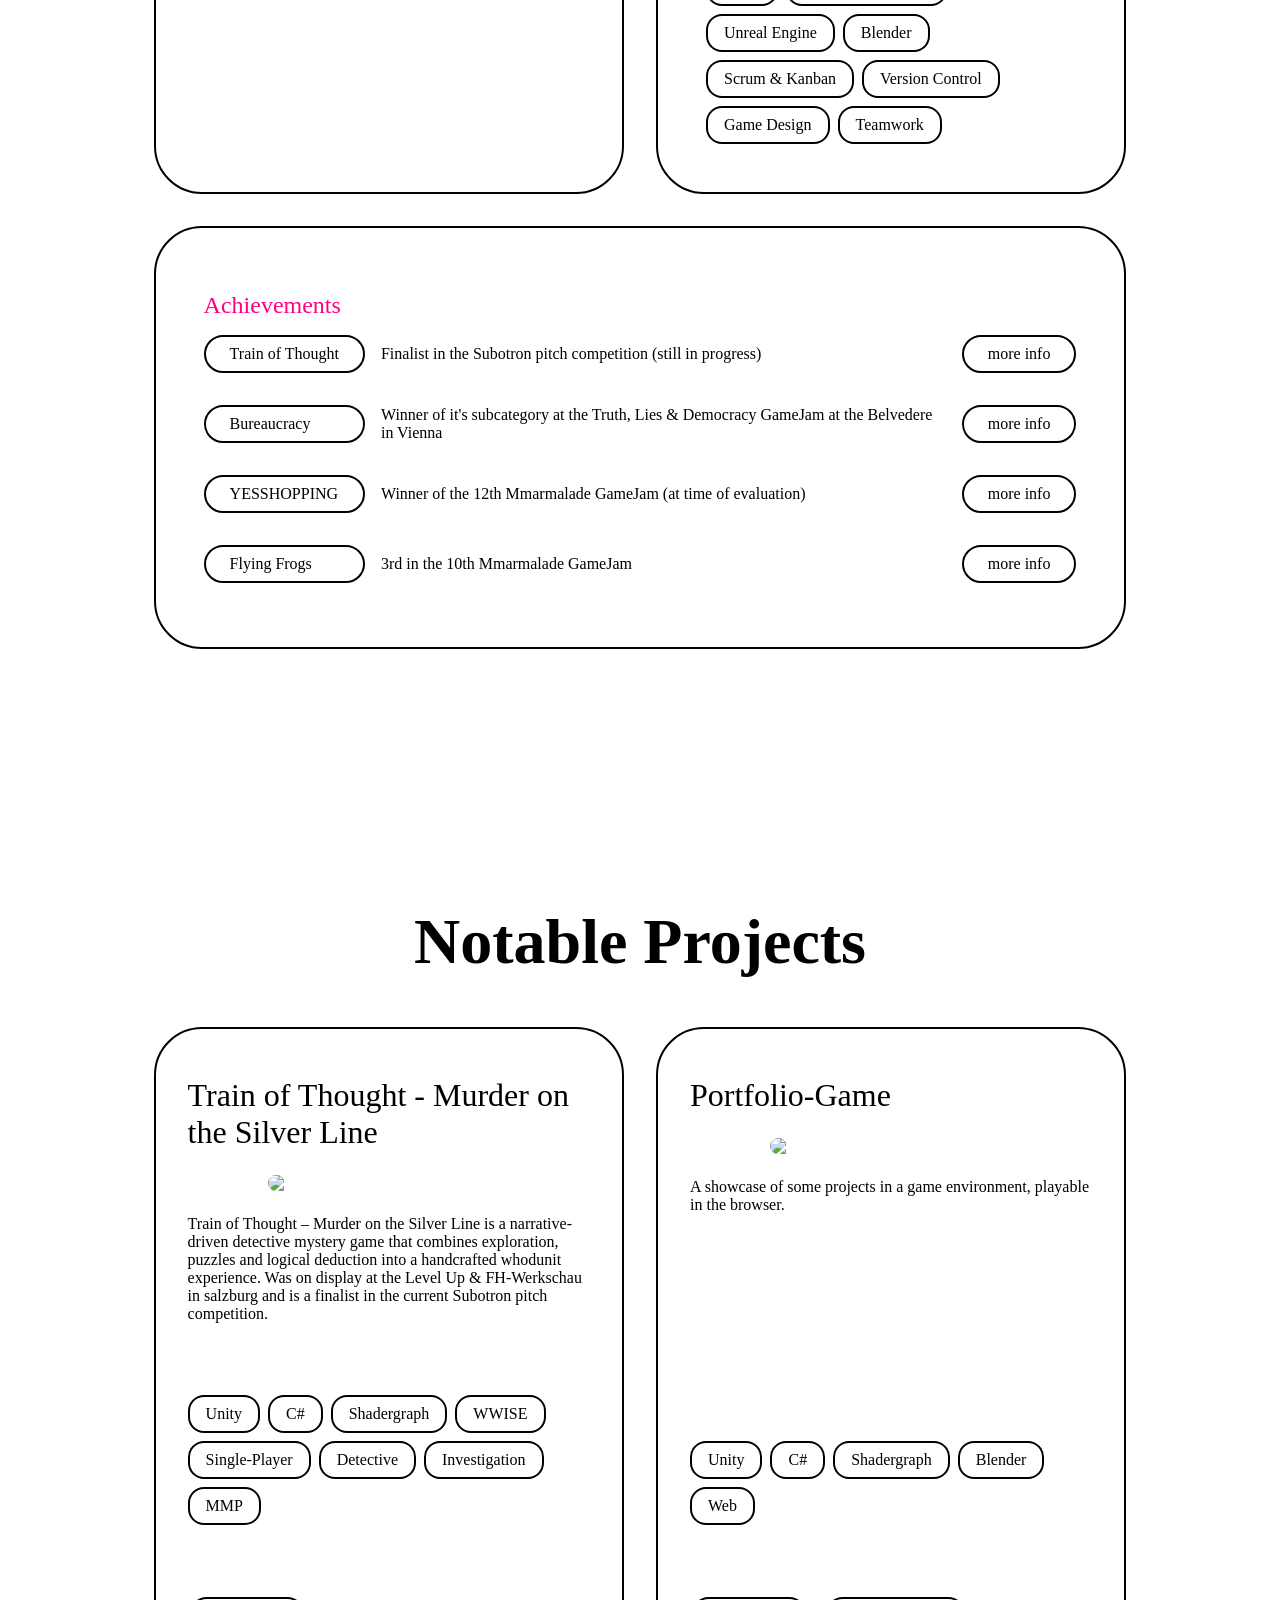
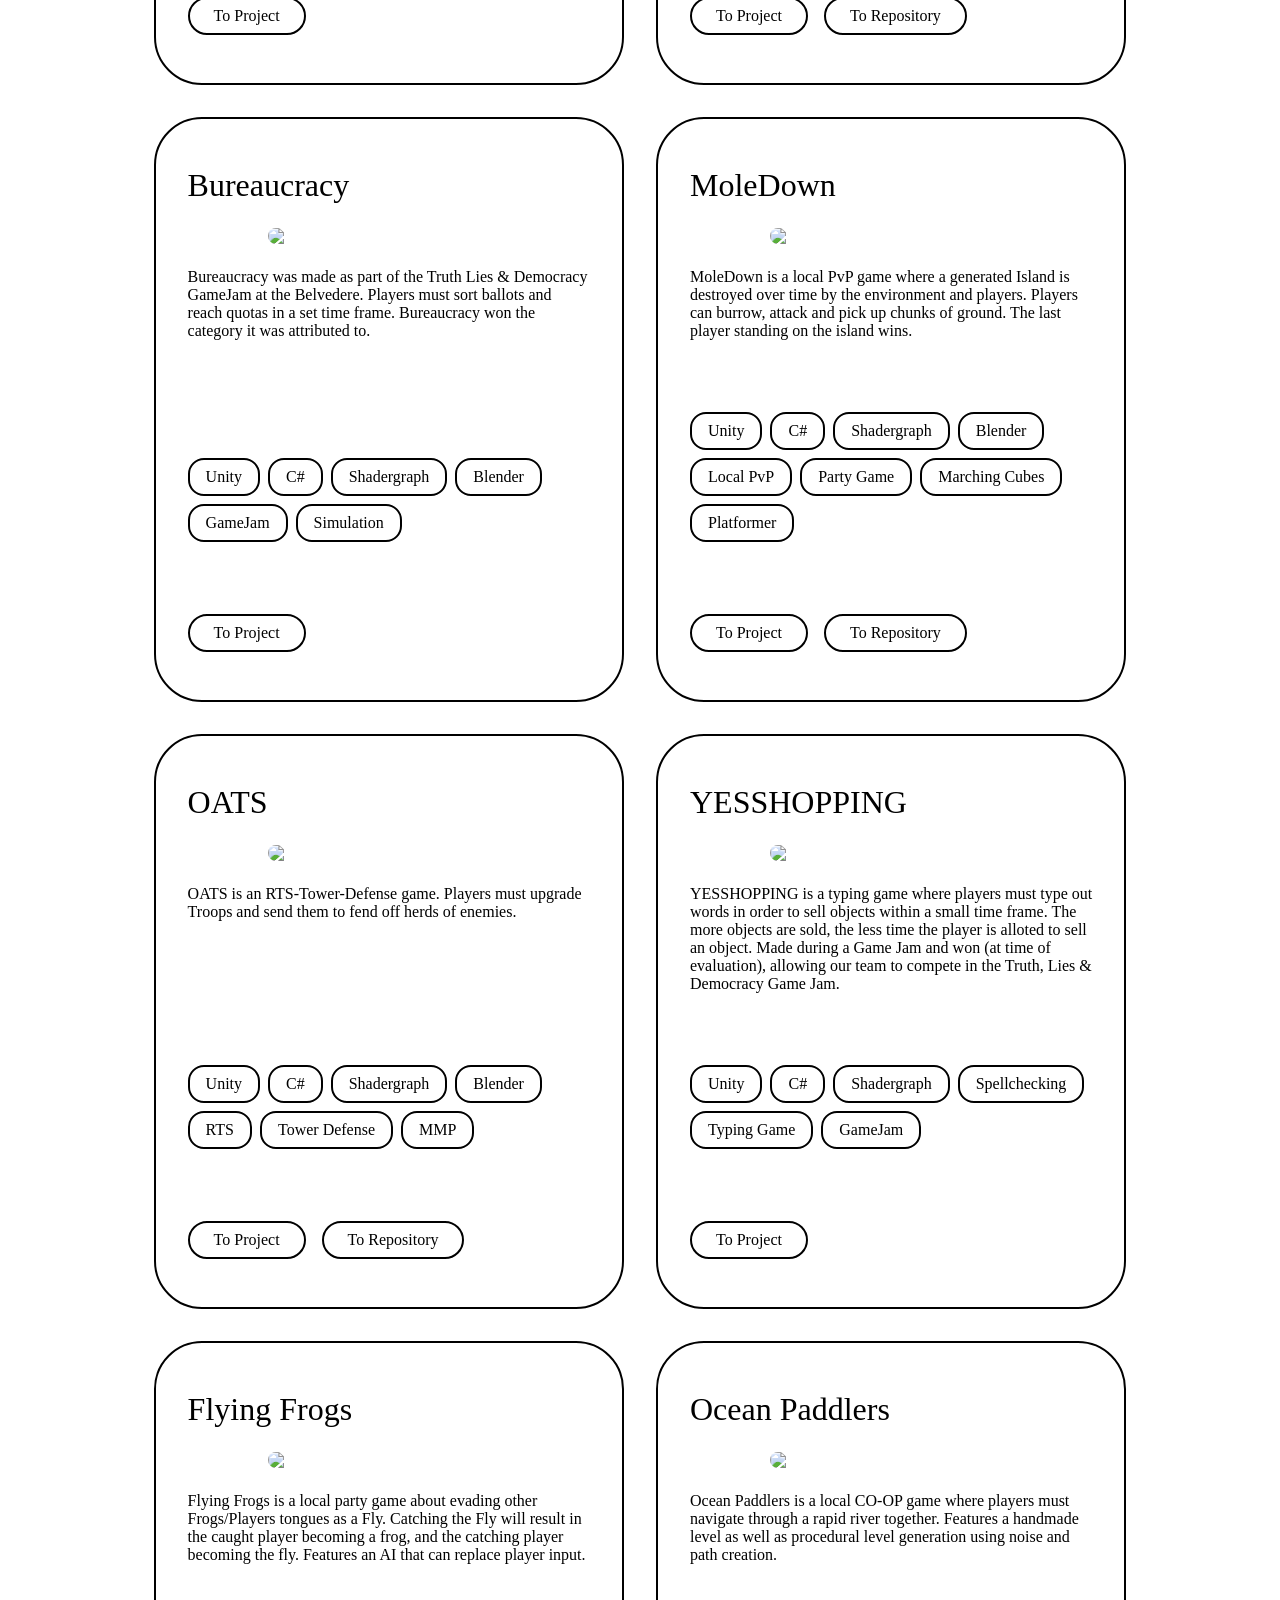
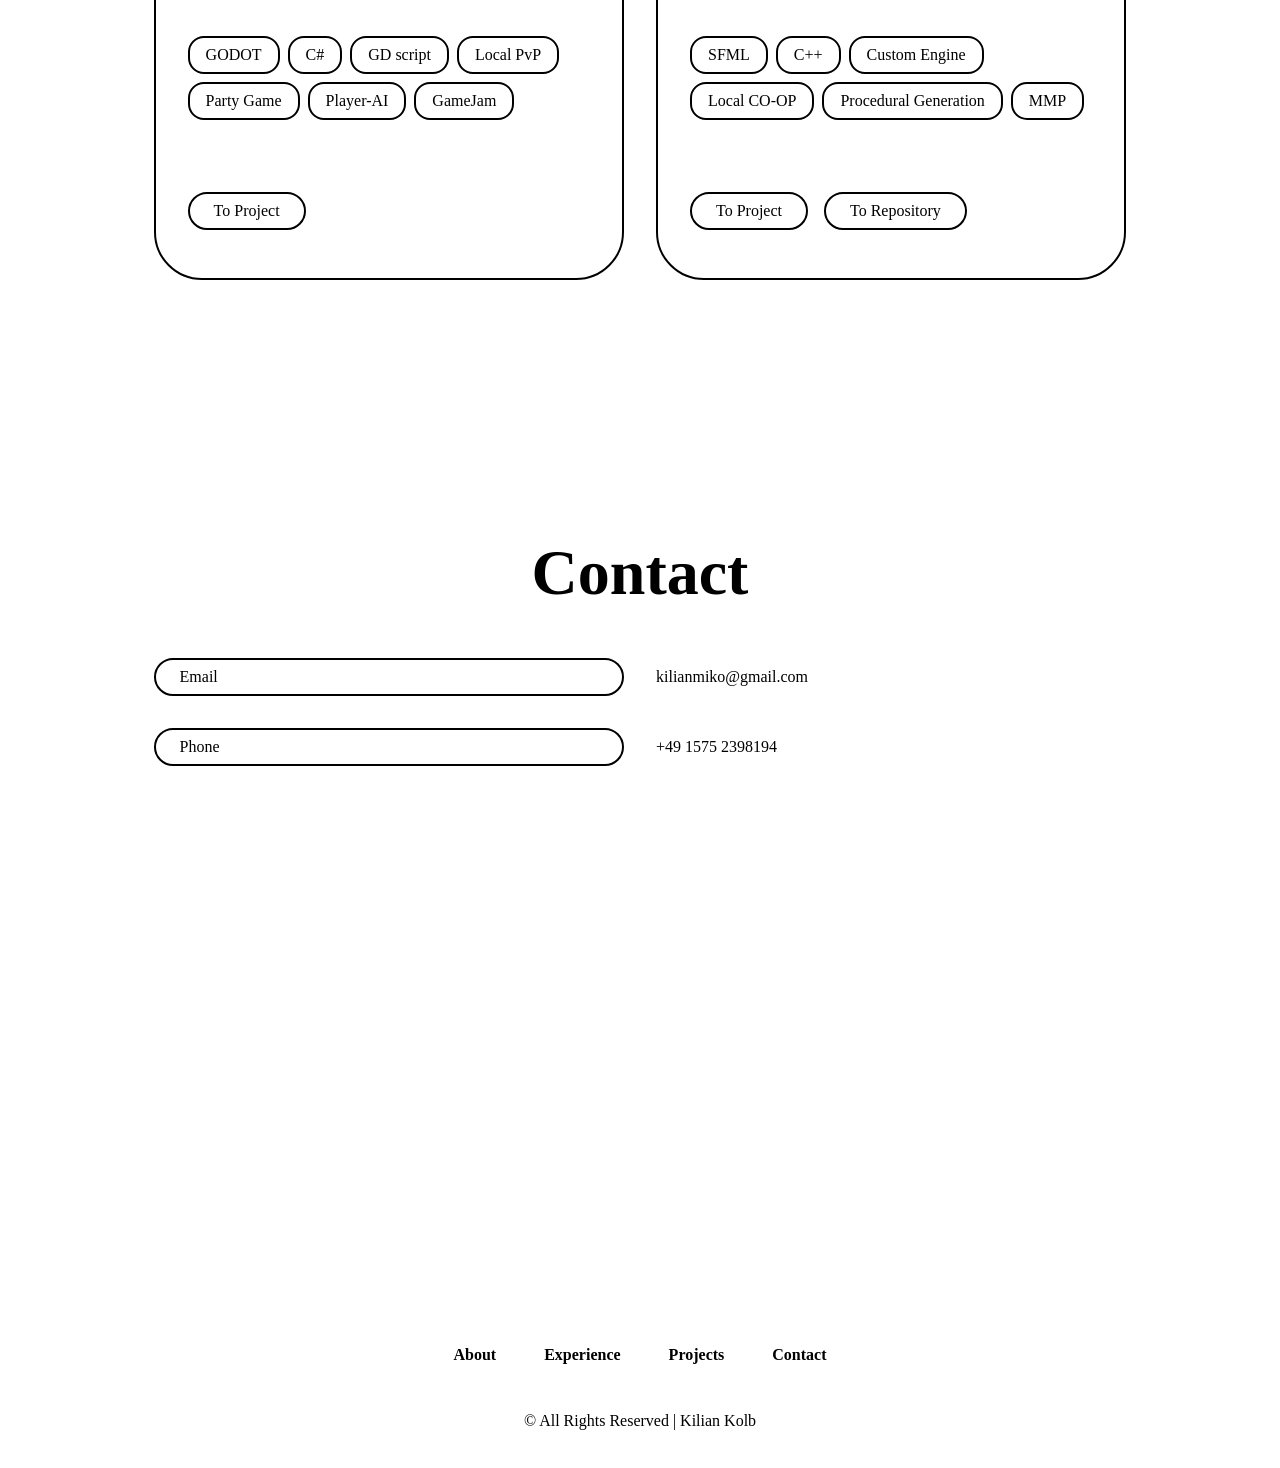
==== commit dd5c3f74: "ref: improved dark mode switching" ====
--- a/index.html
+++ b/index.html
@@ -45,7 +45,7 @@
     <canvas class = "background-effects" id = "background-effects"></canvas>
     <script type = "module" src = "/BackgroundEffect/main.js"></script>
 
-    <script src = "darkmodeSwitch.js" defer></script>
+    <script src = "darkmodeSwitch.js"></script>
 
     <section id="about" class="about">
         <div class = "about-container"> 
--- a/style.css
+++ b/style.css
@@ -9,8 +9,8 @@
 
     --visit-color-a: rgb(152, 255, 105);
     --visit-color-b: rgb(255, 0, 128);
-    --visit-gradient: linear-gradient(to right,var(--visit-color-a), var(--visit-color-b));
-    --visit-gradient-reversed: linear-gradient(to right,var(--visit-color-b), var(--visit-color-a));
+    --visit-gradient: var(--visit-color-b);  /* linear-gradient(to right,var(--visit-color-a), var(--visit-color-b)); */
+    --visit-gradient-reversed: var(--visit-color-b); /* linear-gradient(to right,var(--visit-color-b), var(--visit-color-a)); */
 
 
 }
@@ -23,7 +23,7 @@
 
     --color-background-base: white;
     --color-background-inv: black;
-
+    
     --color-button-white: white;
     --color-background-transparent: rgba(0, 0, 0, 0.7);
 
@@ -32,6 +32,7 @@
 }
 .lightmode{
     background-color: var(--color-background-base);
+    
 }
 .darkmode{
     --color-text-base: white;
@@ -130,7 +131,7 @@
     padding: 0.8rem 1.5rem;
     border-radius: 3rem;
     border: none;
-    font-weight: 500;
+    font-weight: 700;
     font-size: 1rem;
     color: var(--color-button-white);
     cursor: pointer;
@@ -214,6 +215,7 @@
     color:transparent;
     font-size: 2rem;
     text-wrap: nowrap;
+    font-weight: 600;
 }
 .btn-group{
     display: flex;
@@ -505,8 +507,8 @@
 
 @media(max-width: 1280px){
     header{
-        padding: 1rem 2rem;
-        gap: 2rem;
+        padding: 1rem 1rem;
+        gap: 1rem;
     }
     .about .about-container{
         gap: 3rem;
@@ -516,8 +518,8 @@
 @media(max-width:768px) {
     header
     {
-        gap:1rem;
-        padding: 1rem 1rem;
+        gap:3rem;
+        padding: 1rem, 1rem;
     }
     header .logo
     {
@@ -538,6 +540,8 @@
 
     .projects-grid{
         grid-template-columns: repeat(1, 100%);
+        width: 100%;
+        padding: 0%;
     }
     .grid-card--achievement
     {        
@@ -562,34 +566,63 @@
 @media(max-width: 600px){
     header #menu-icon
     {
-        display: block;
+    display: block;
+    }
+    header
+    {
+        gap:6rem;
+        padding: 1rem, 1rem;
     }
     .nav-links{
         position: absolute;
+        
         top: 100%;
         margin-top: 1rem;
         width: 100%;
         padding: 1rem;
         color: var(--color-text-base);
-        display: none;
         flex-direction: column;
         text-align: center;
-        background-color: var(--color-background-transparent);
+        background-color: var(--color-background-base);
+        outline: 2px solid var(--color-border-base);
         border-radius: 3rem;
+
+        font-weight: 600;
+        font-weight: 3rem;
+        opacity: 0;
+        z-index: -3;
+        transition: opacity 0.3s ease-in-out;
+        pointer-events: none;
+    }
+        
+    section{
+        min-height: 100vh;
+        padding: 8rem 9%;
+        width: 100%;
+        position: relative;
+    }
+
+    .projects-grid{
+        width: 100%;
+        padding: 0%;
+    }
+
+    .nav-links a{
+        color: var(--color-text-base);
     }
     .nav-links li{
         margin-top: 1.5rem;
         padding: 0.7rem;
-    }
-    header{
-        padding: 1rem 5rem;
-        gap: 8rem;
-    }
+        z-index: 100;
+    }
+
     header .logo{
         font-size: 1.7rem;
     }
+
     .nav-links.active{
-        display: block;
+        opacity: 1;
+        pointer-events: all;
     }
 }
 
@@ -598,15 +631,29 @@
     header
     {
         gap: 1rem;
-        padding: 0.5rem, 0.5rem;
+        padding: 1rem, 1rem;
     }
     footer ul
     {
         gap: 1rem;
     }
+    .projects-grid{
+                grid-template-columns: 100%;
+        width: 100%;
+    }
+    section{
+        min-height: 100vh;
+        padding: 8rem 5%;
+        width: 100%;
+        position: relative;
+    }
     .projects-card .btn-group
     {
         flex-direction: column;
+    }
+    .projects-card
+    {
+        padding: 0rem, 2rem;
     }
     .info-box span
     {
@@ -627,7 +674,6 @@
 @media(max-width: 400px)
 {
     header{
-        border-radius: 1.5rem;
         padding: 0.5rem, 0rem;
         gap: 1rem;
     }
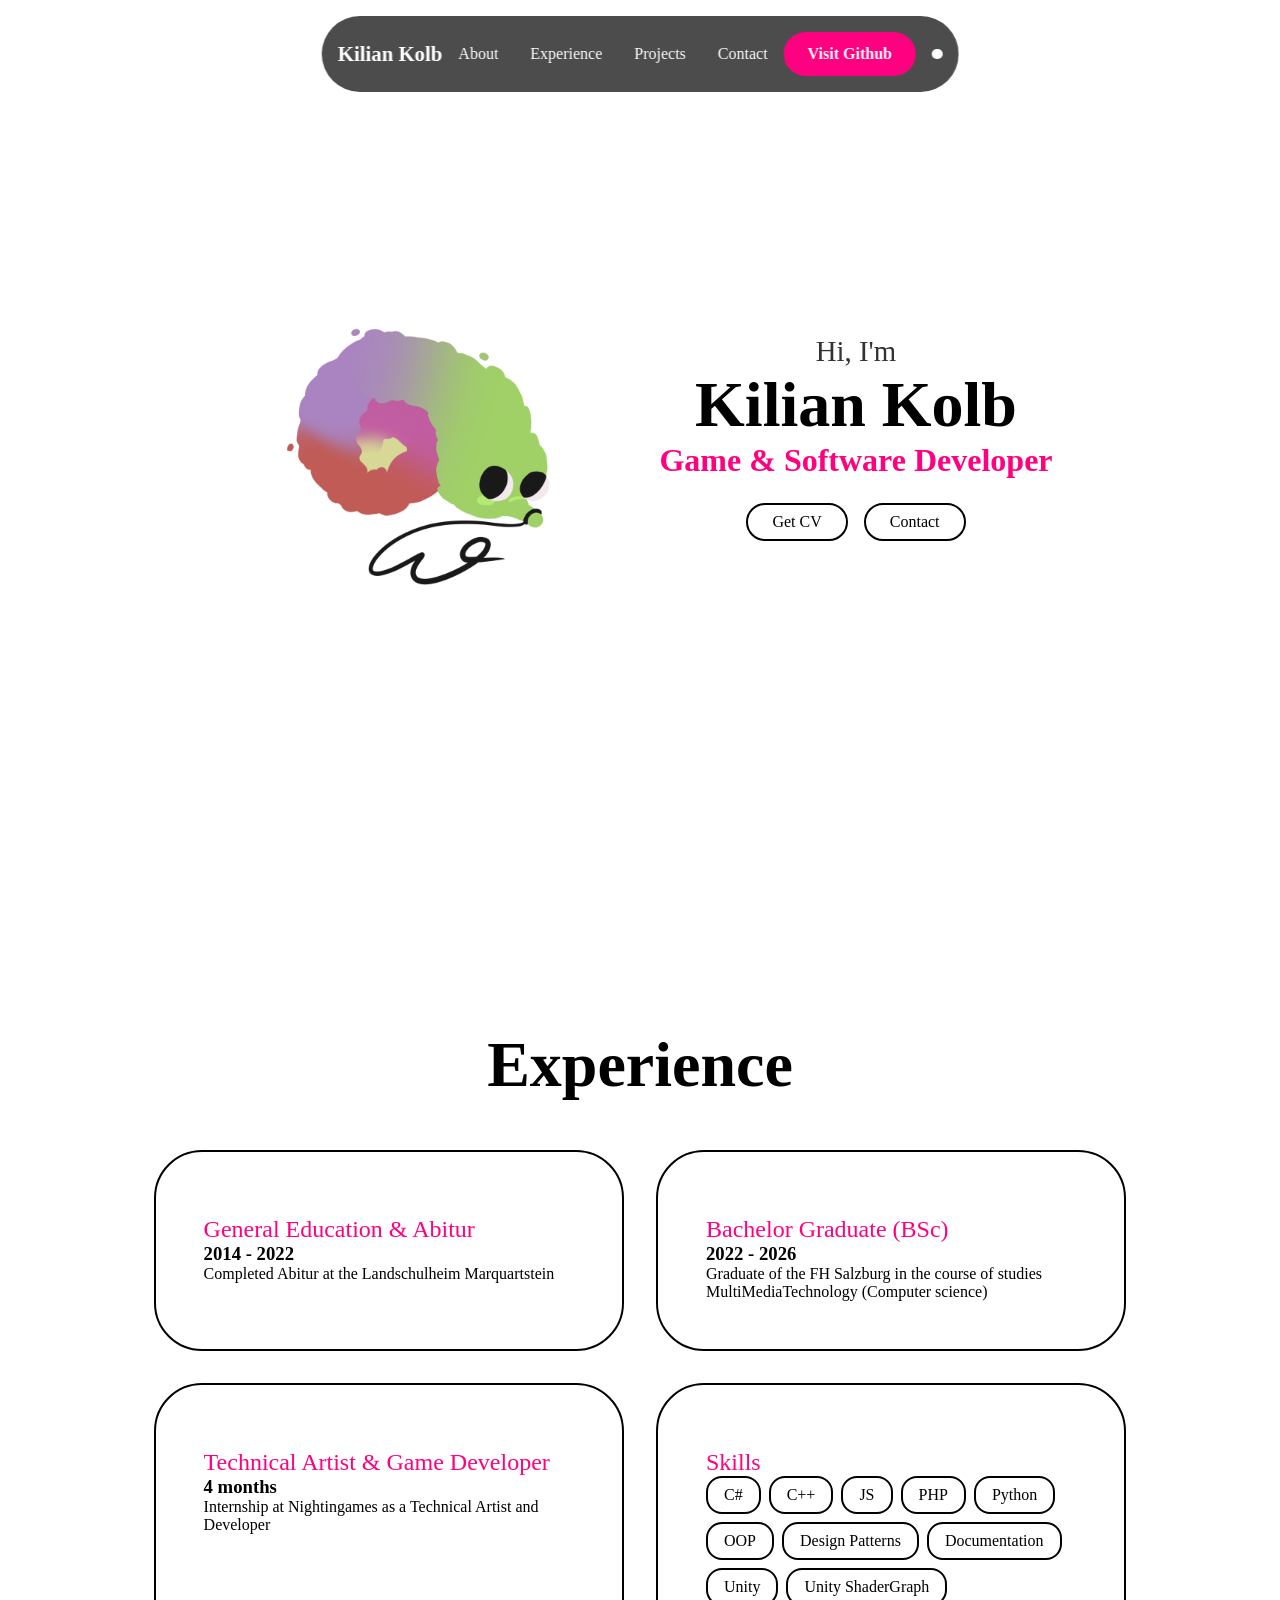
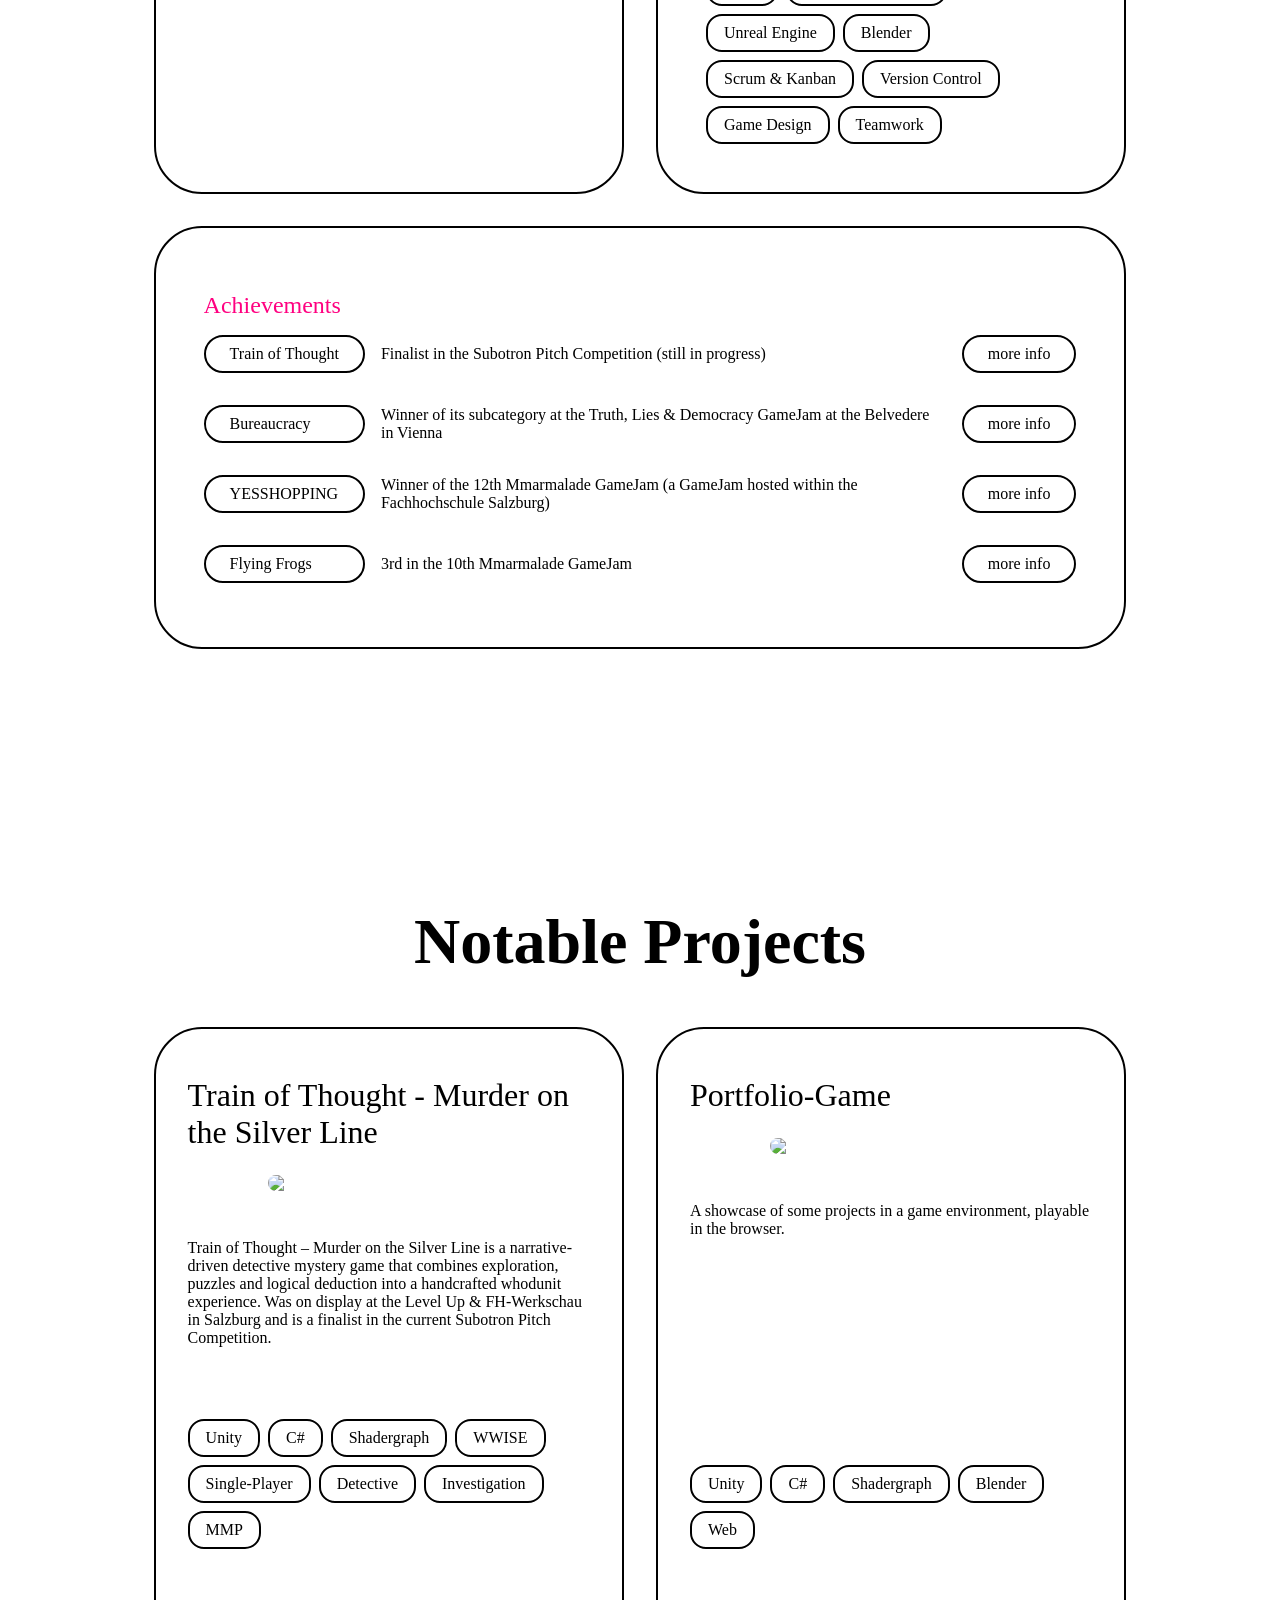
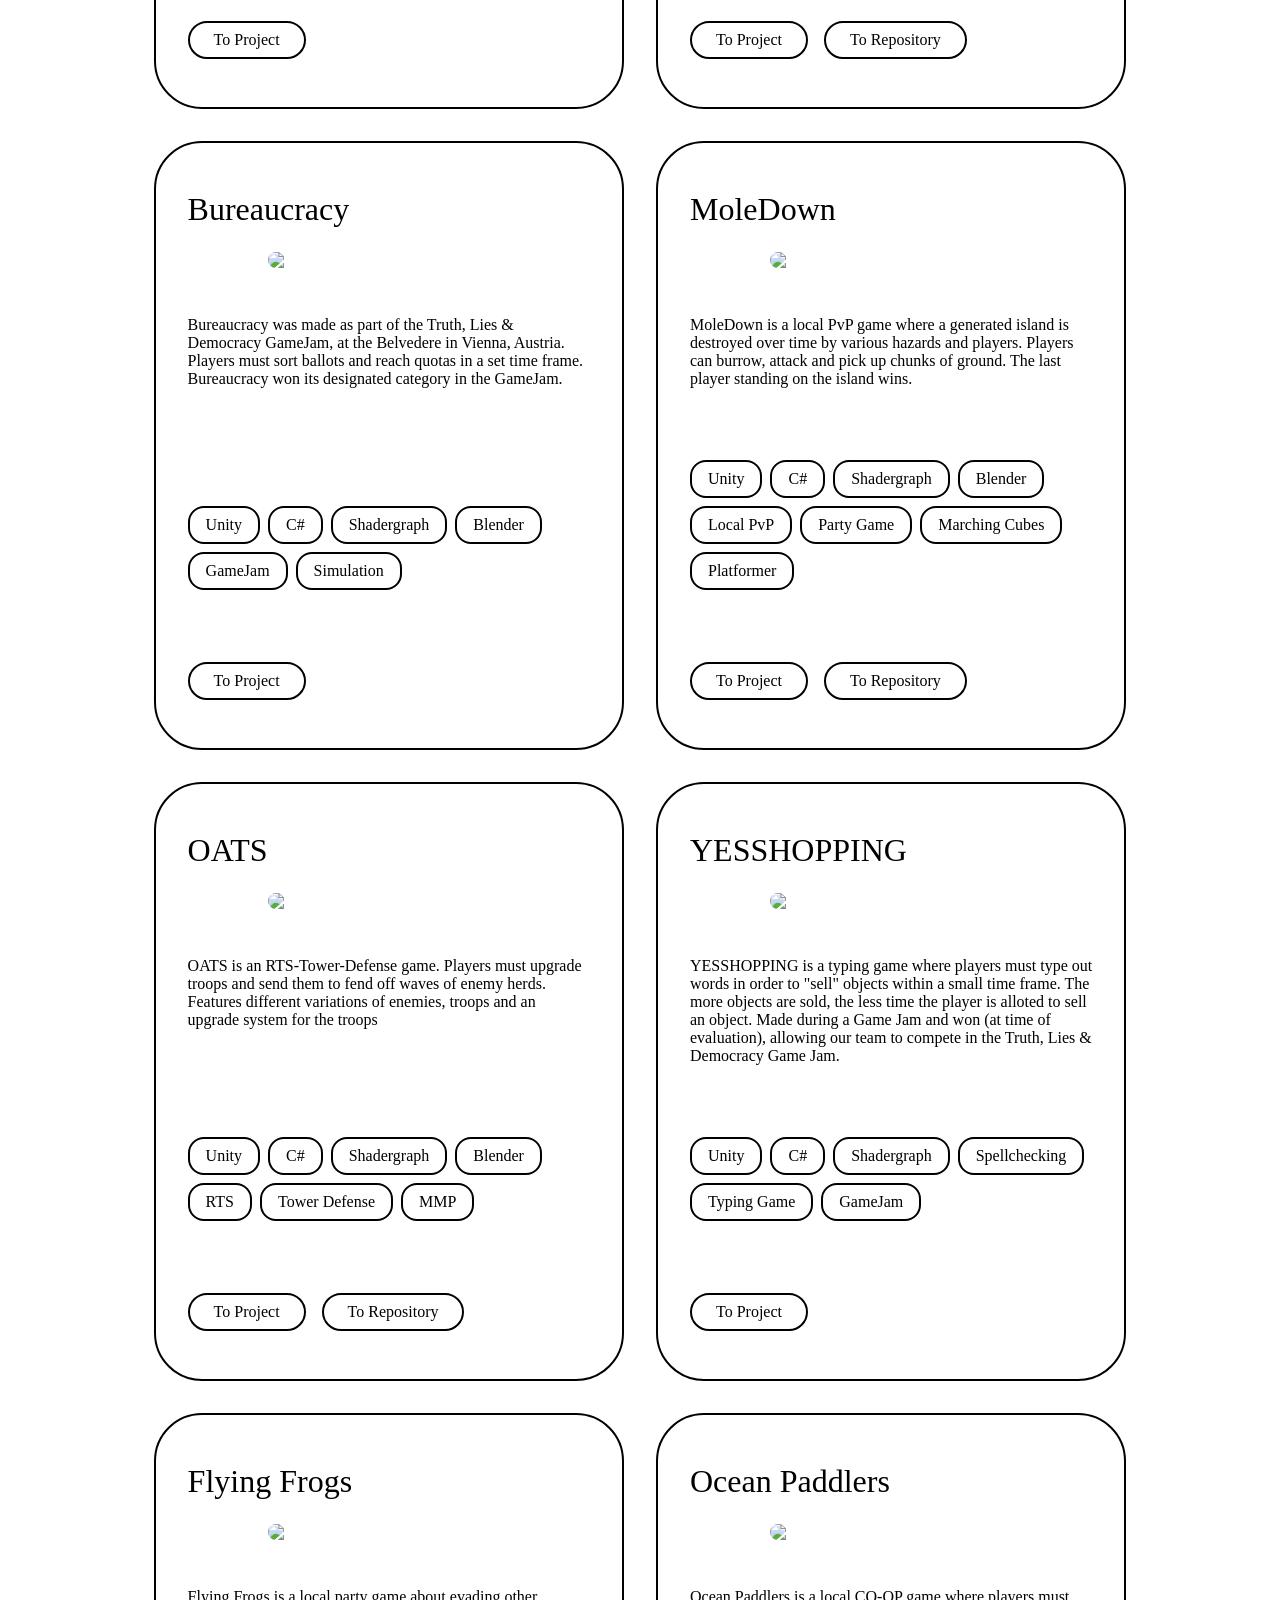
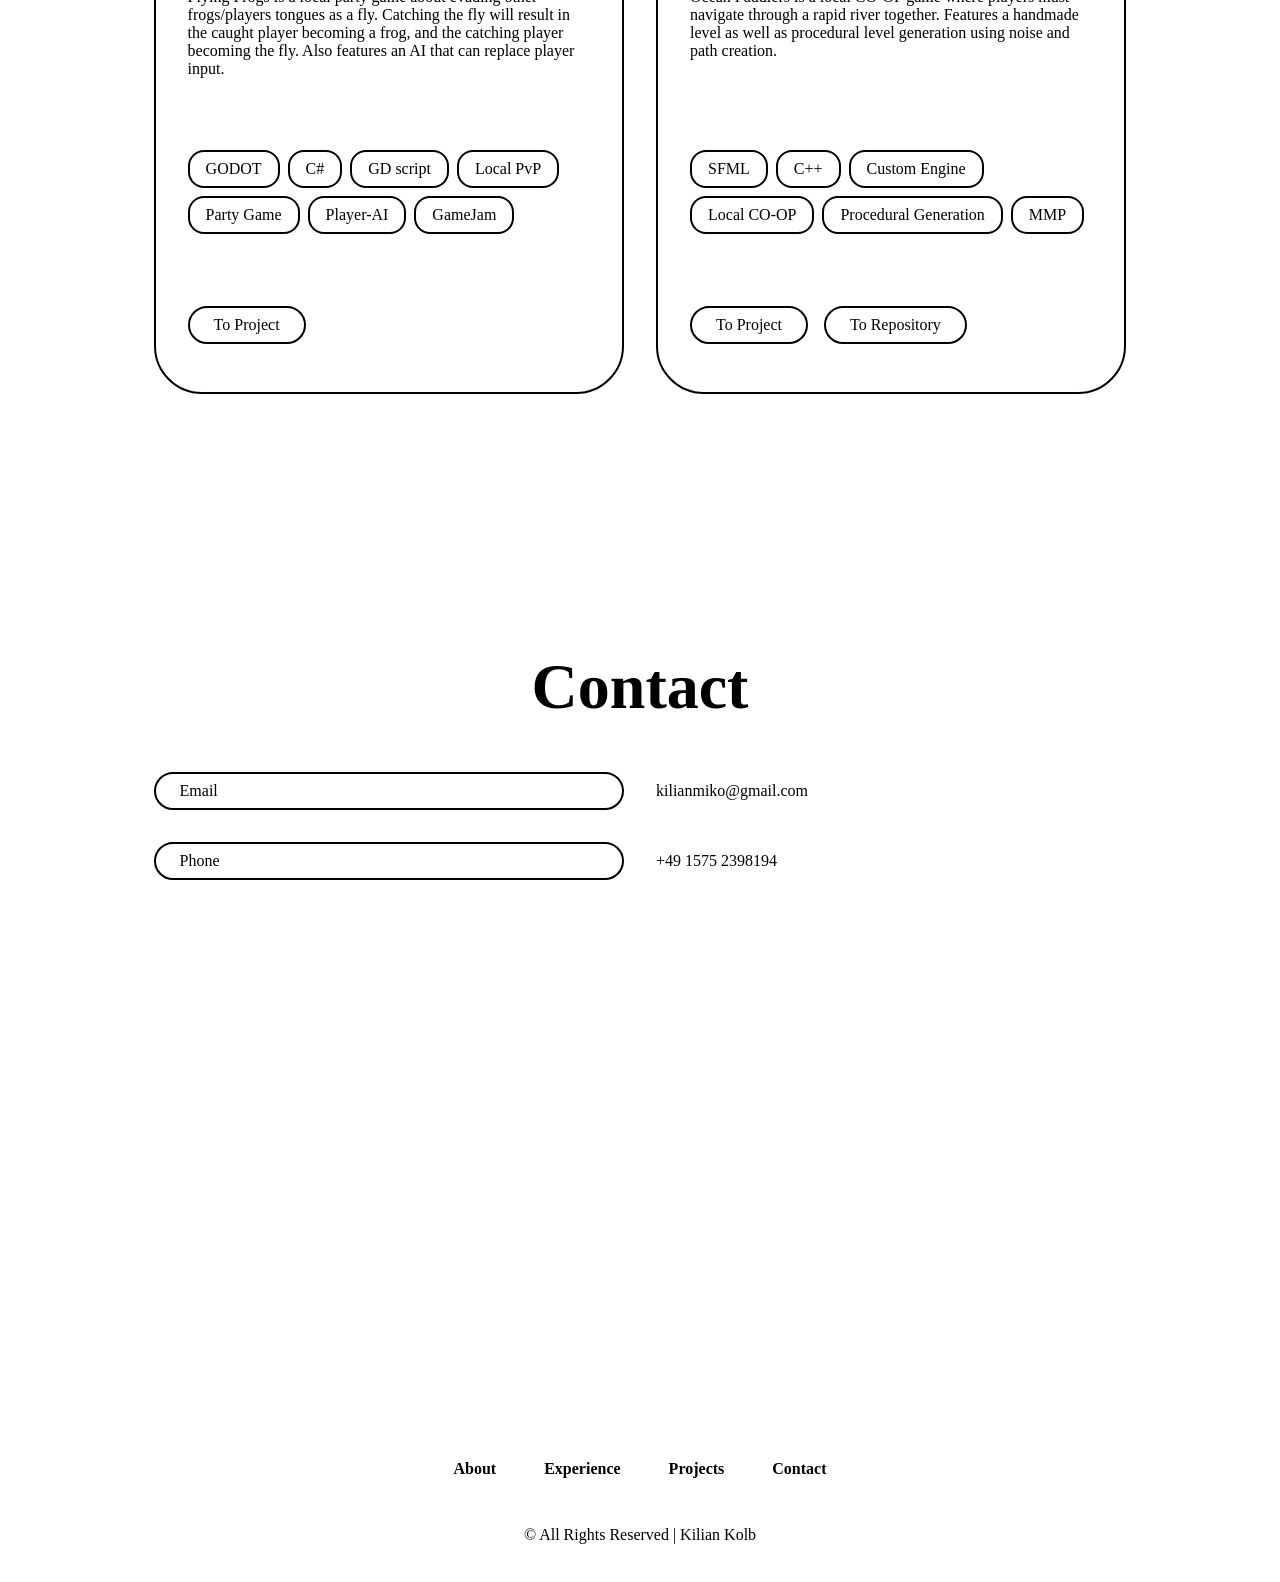
==== commit 79eebd2d: "feat: completed first page of cv, and added a save button that opens window.print" ====
--- a/index.html
+++ b/index.html
@@ -57,7 +57,7 @@
                     <span>Game & Software Developer</span>
                 </div>  
                 <div class = "btn-group">
-                    <a href="files/KilianKolb_CV2026.pdf" download="KilianKolb_CV2026.pdf"><div class = "btn">Download CV</div></a>
+                    <a href="cv/cv_index.html"><div class = "btn">Get CV</div></a>
                     <div class = "btn" onclick="window.location = '#contact';">Contact</div>
                 </div>  
                 <div class = socials>
--- a/style.css
+++ b/style.css
@@ -426,7 +426,10 @@
     font-weight: 500;
     align-self: baseline;
 }
-
+.projects-card p
+{
+    padding-top: 1.5rem;
+}
 .game-tag-grid{
     display: flex;
     flex-wrap: wrap;
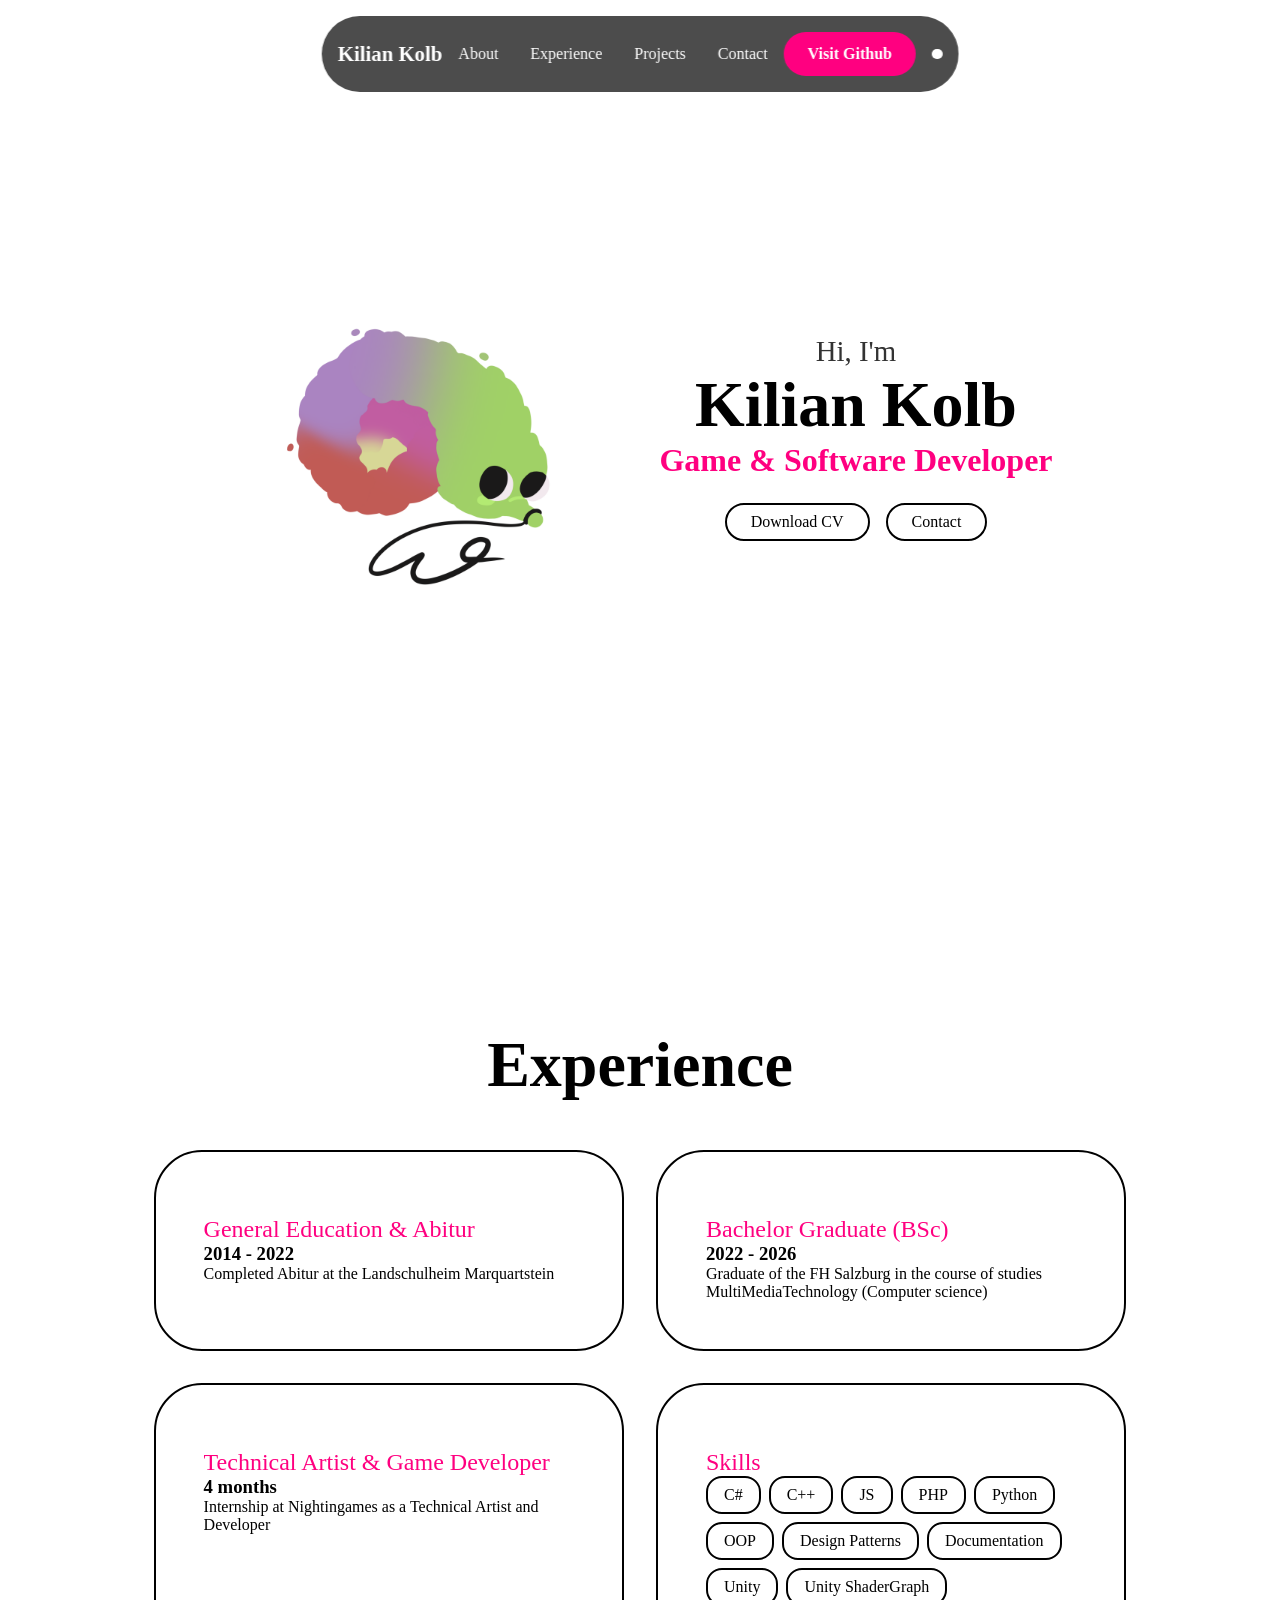
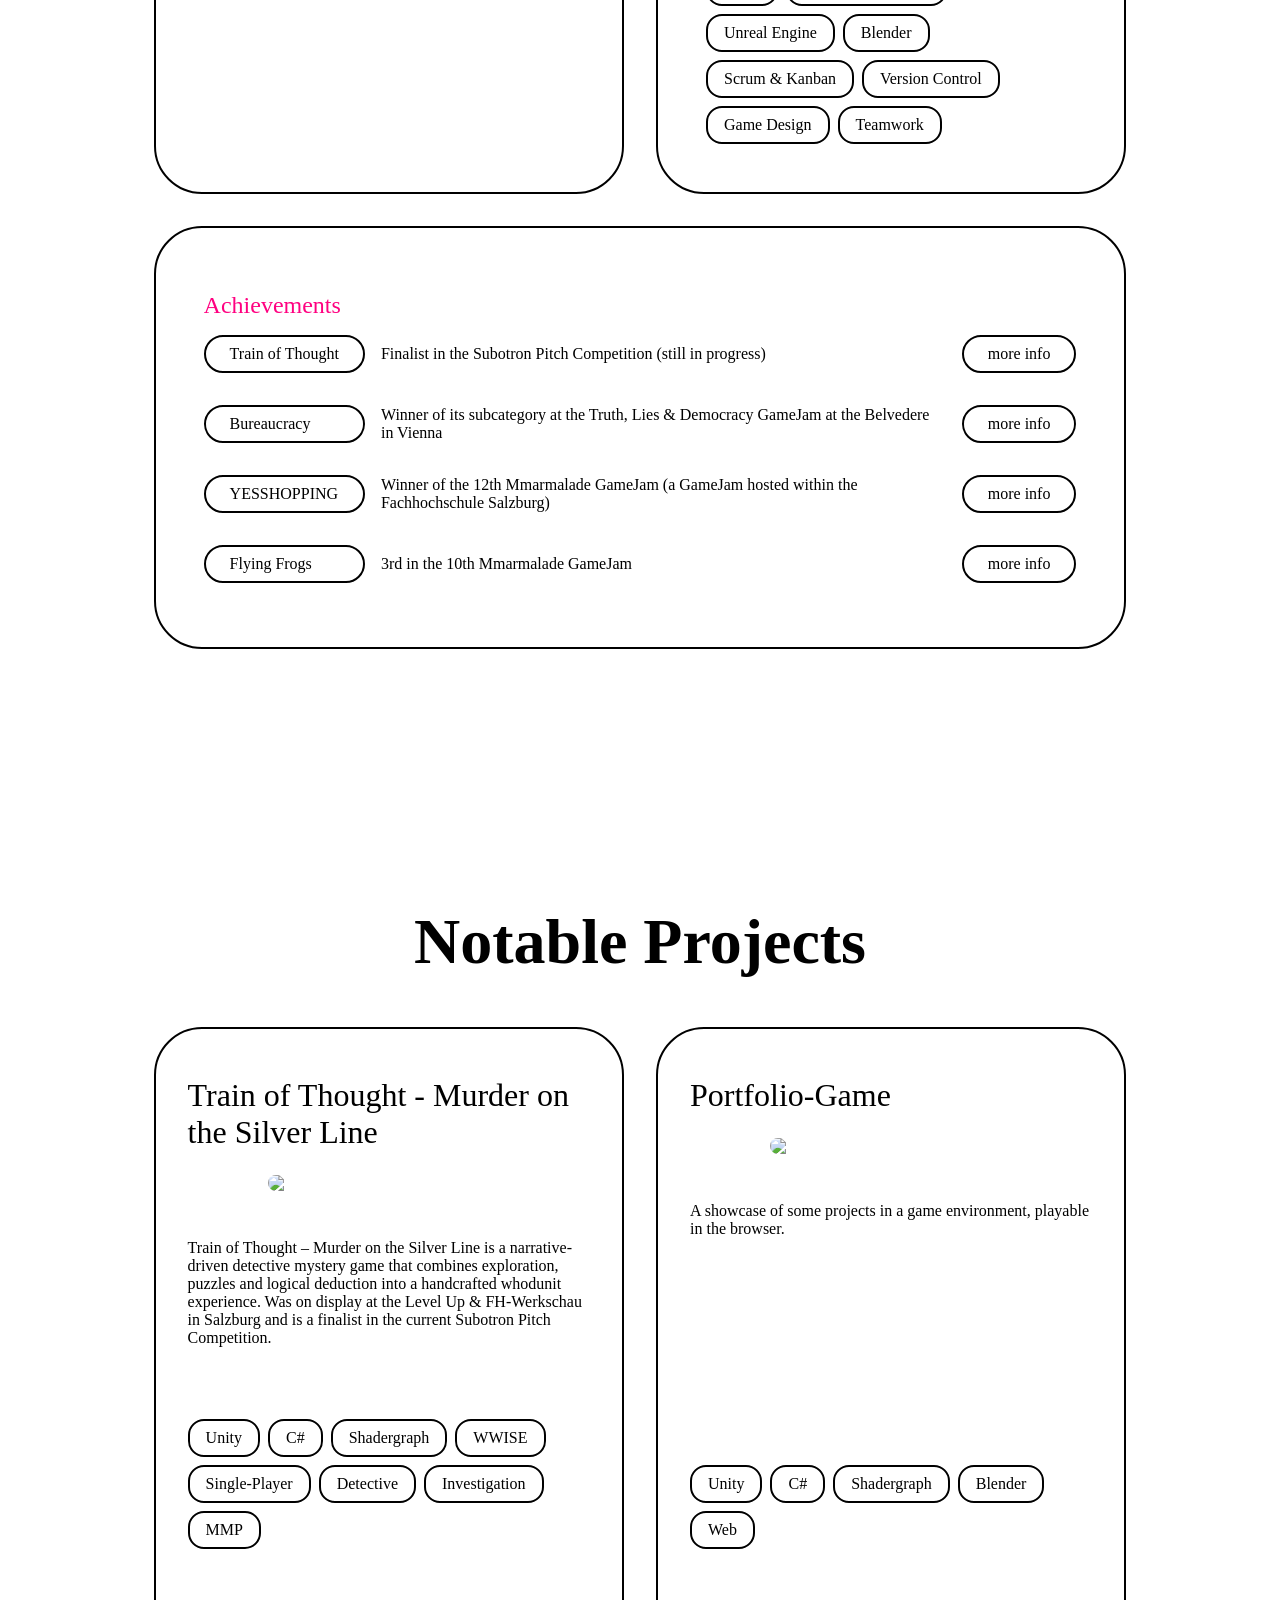
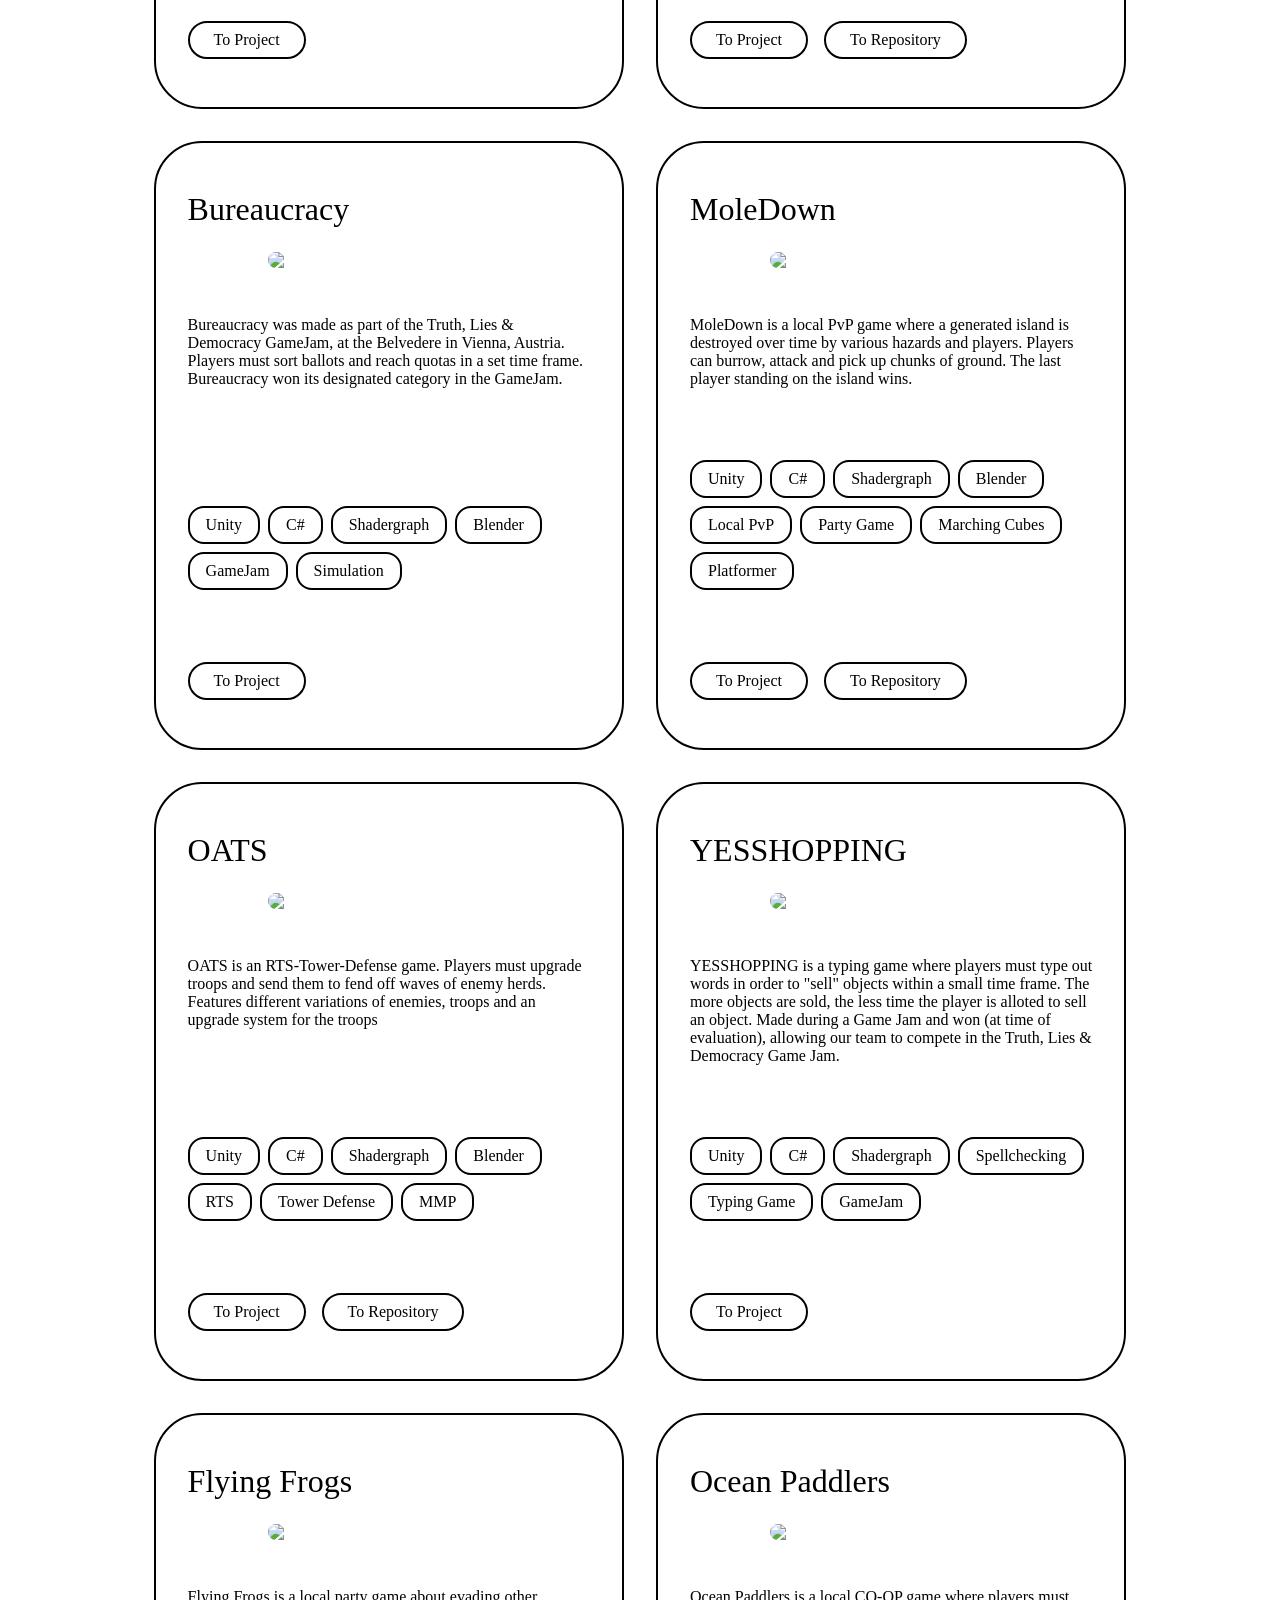
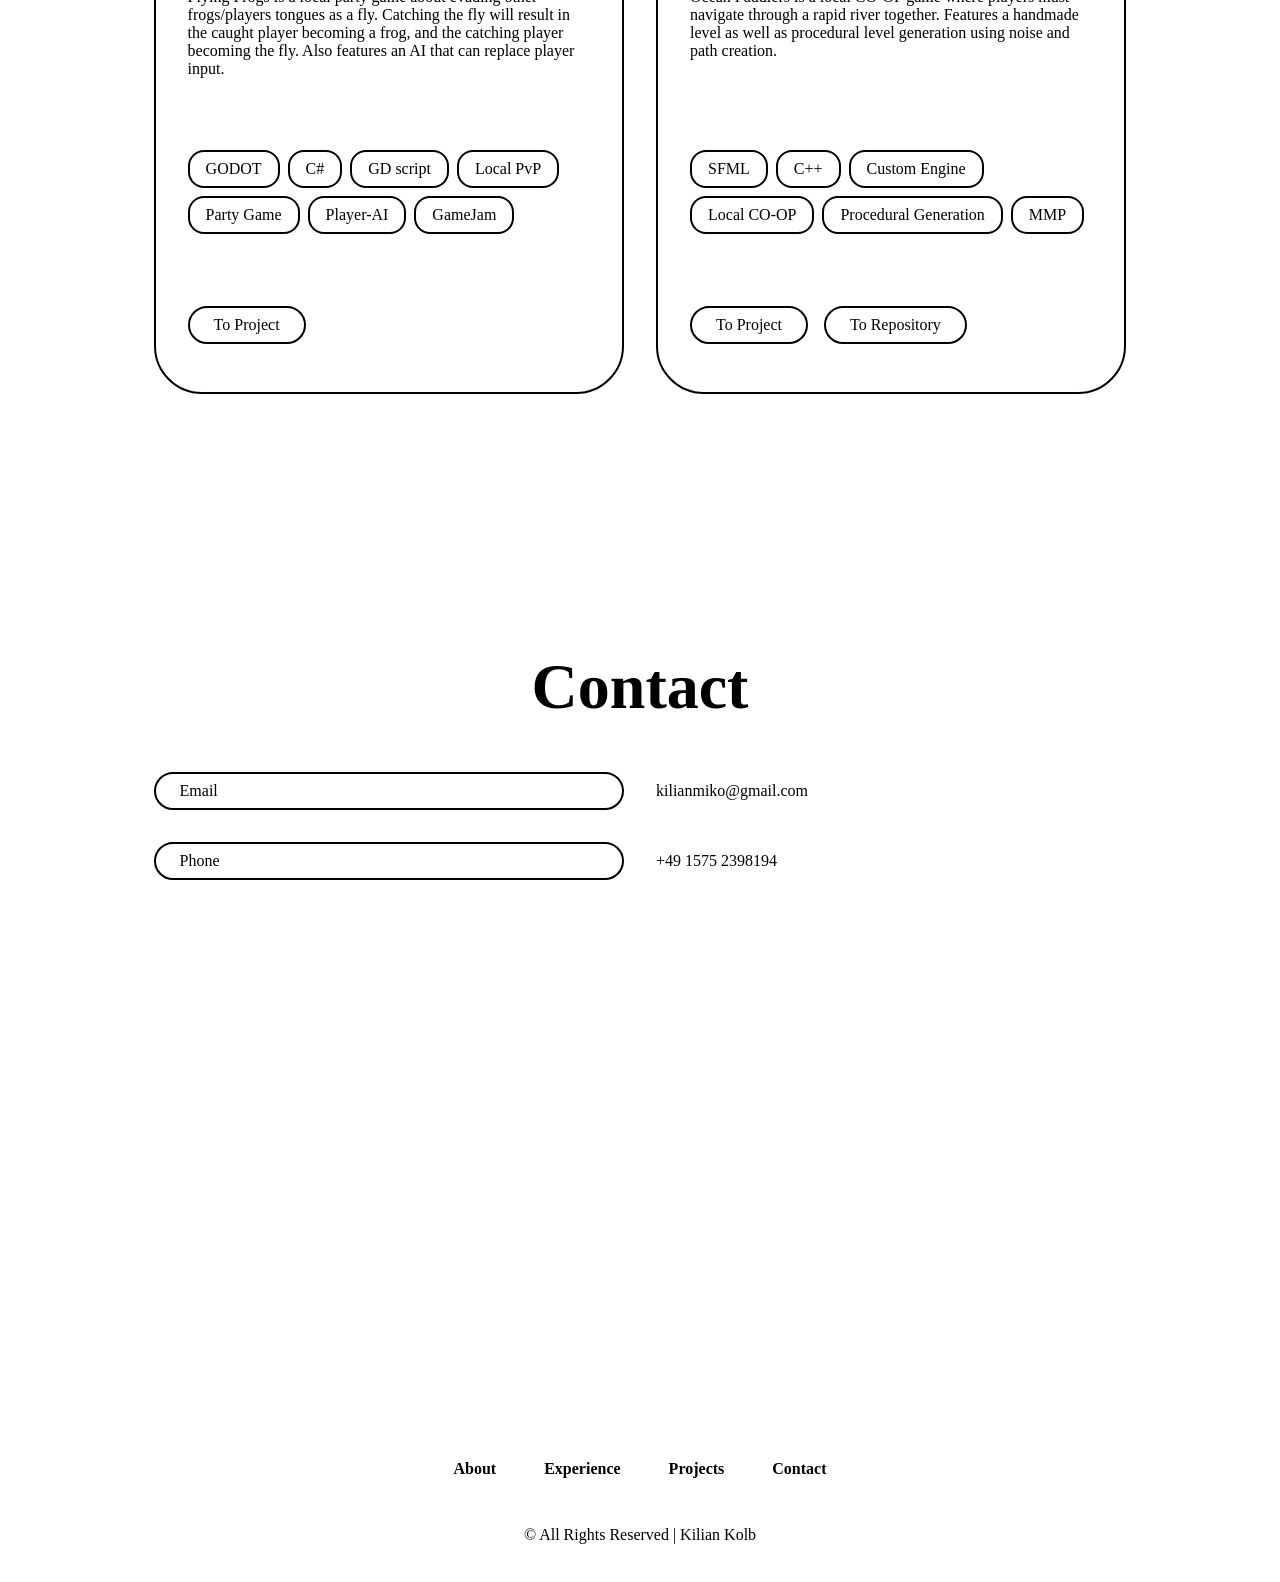
==== commit 860685f2: "feat: finished CV, Saved as PDF and attached to index.html" ====
--- a/index.html
+++ b/index.html
@@ -57,7 +57,7 @@
                     <span>Game & Software Developer</span>
                 </div>  
                 <div class = "btn-group">
-                    <a href="cv/cv_index.html"><div class = "btn">Get CV</div></a>
+                    <a href="files/KilianKolb_CV.pdf" download="KilianKolb_CV2026.pdf"><div class = "btn">Download CV</div></a>
                     <div class = "btn" onclick="window.location = '#contact';">Contact</div>
                 </div>  
                 <div class = socials>
